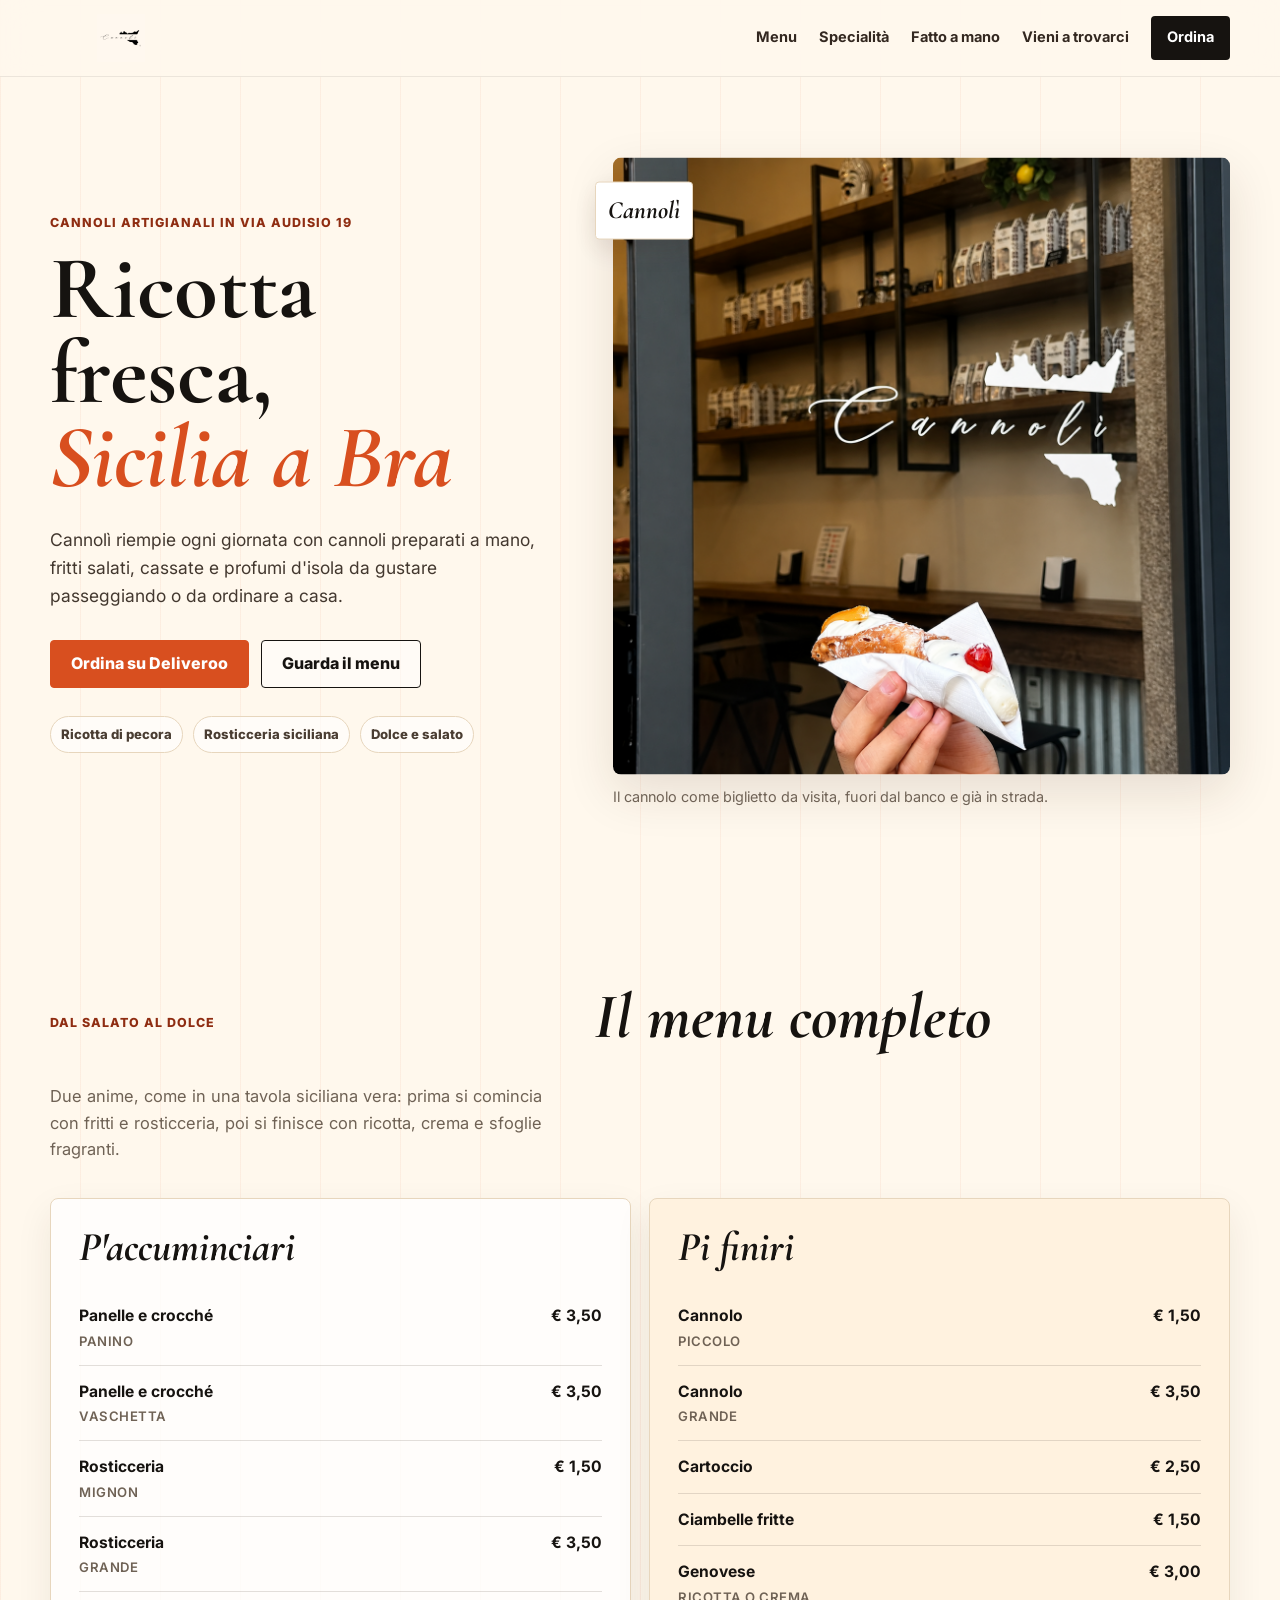
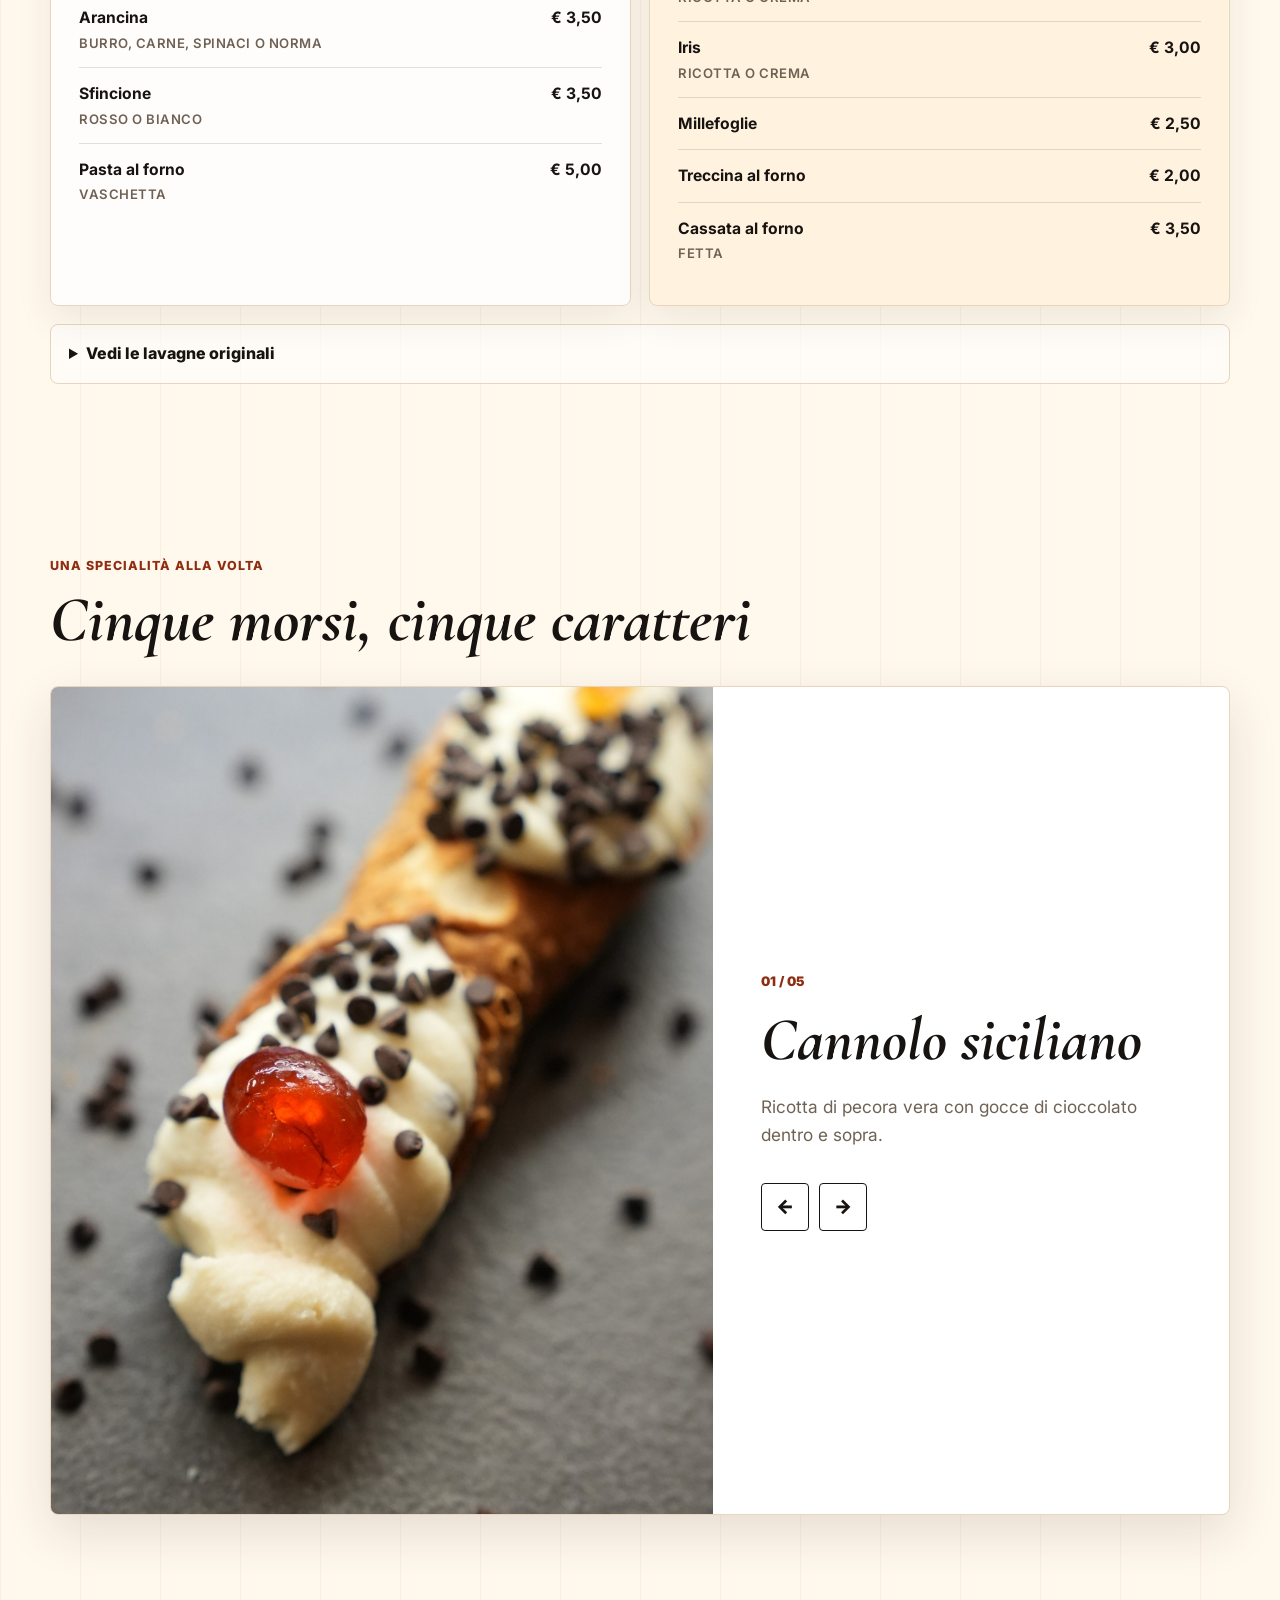
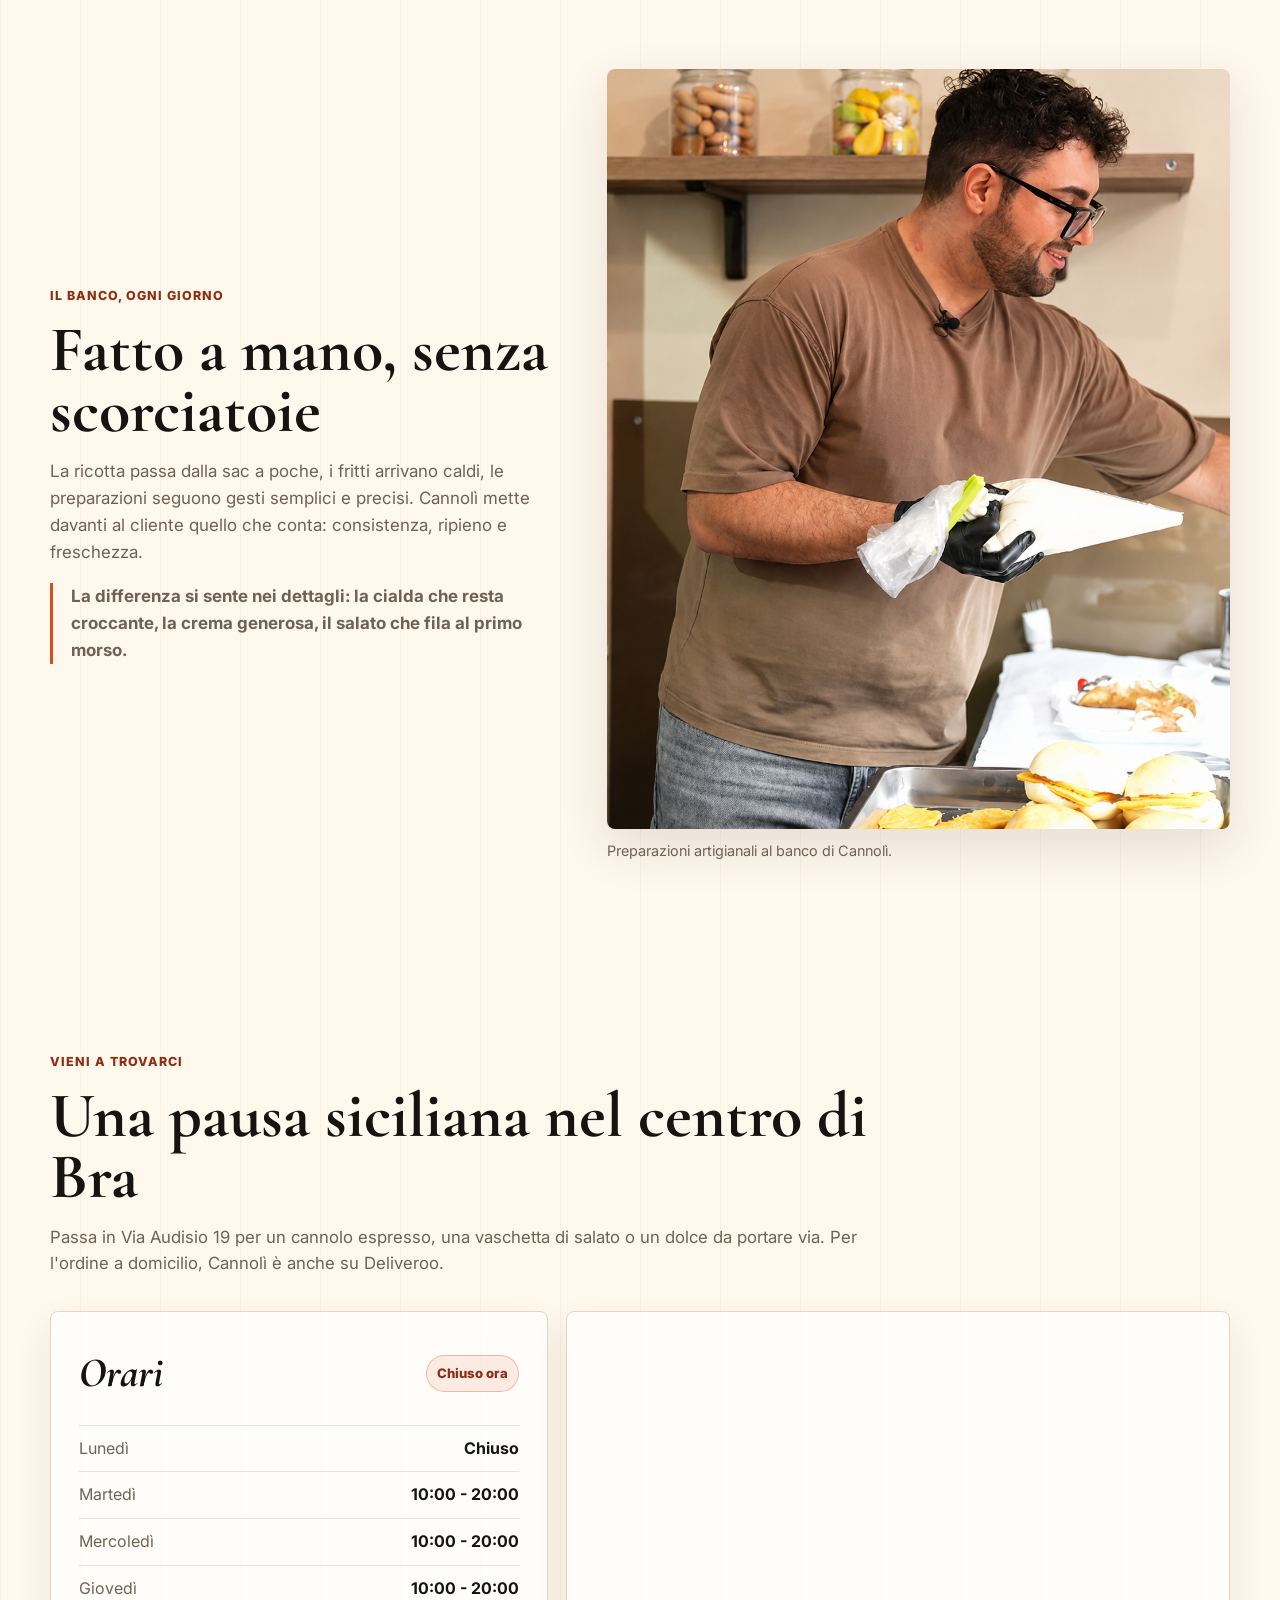
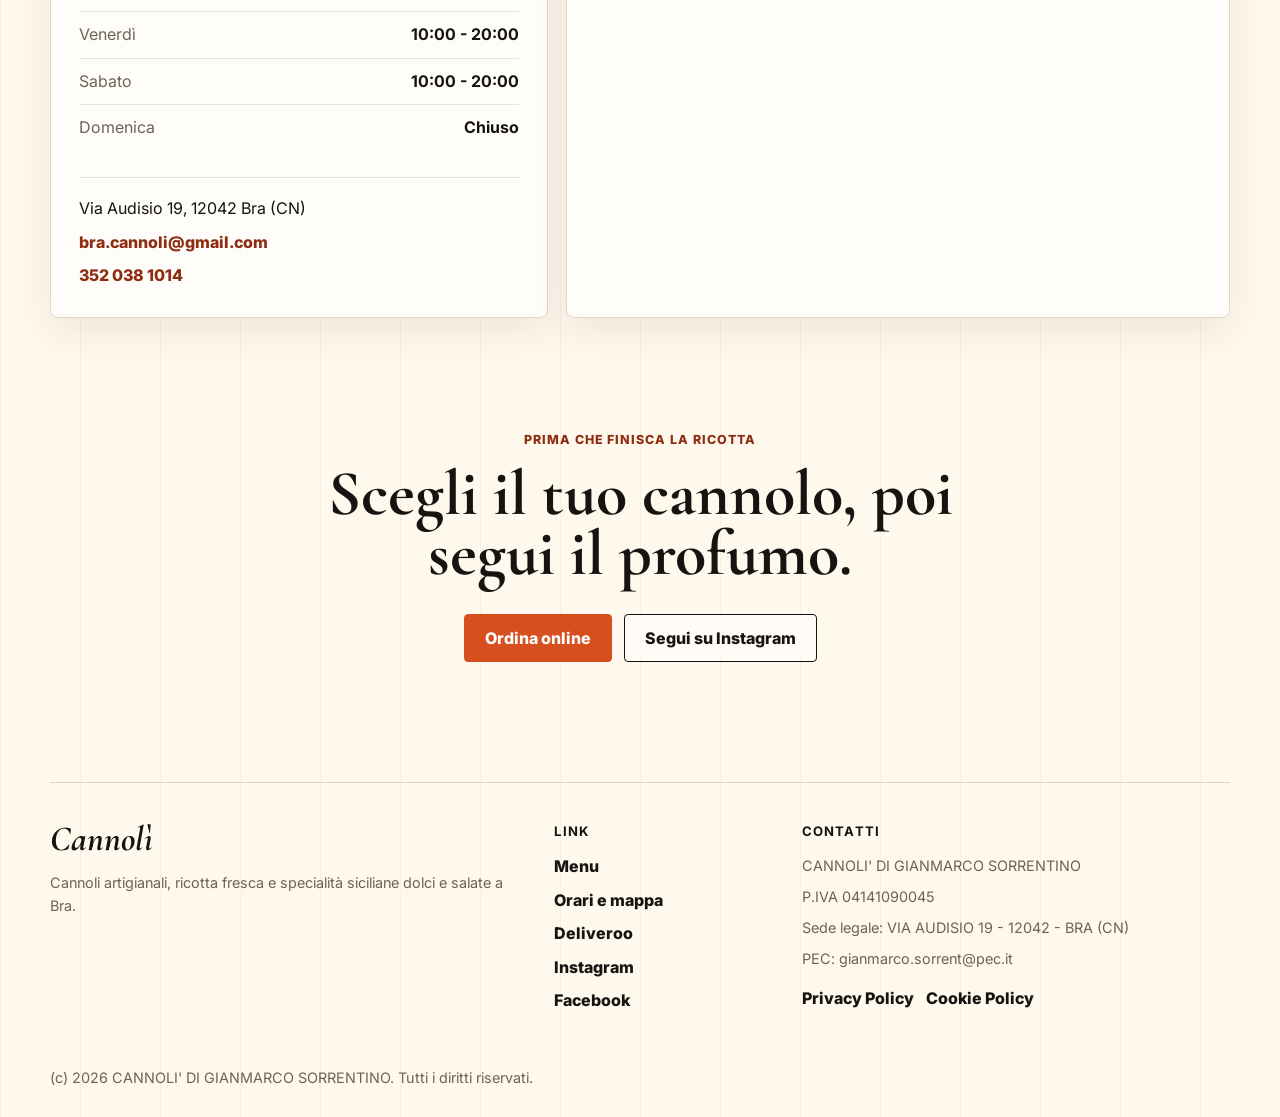
==== index.html @ f89ba494 "Initial site generation" ====
<!DOCTYPE html>
<html lang="it">
<head>
  <meta charset="UTF-8" />
  <meta name="viewport" content="width=device-width, initial-scale=1.0" />
  <title>Cannolì Bra | Cannoli artigianali e specialità siciliane</title>
  <meta name="description" content="Cannolì a Bra prepara cannoli artigianali, ricotta fresca e specialità siciliane dolci e salate in Via Audisio 19. Ordina online o passa in negozio." />
  <meta name="robots" content="index, follow" />
  <meta name="theme-color" content="#fff8ed" />
  <meta property="og:title" content="Cannolì Bra | Ricotta fresca, Sicilia a Bra" />
  <meta property="og:description" content="Cannoli artigianali, ricotta fresca, arancine e dolci siciliani nel centro di Bra." />
  <meta property="og:type" content="website" />
  <meta property="og:locale" content="it_IT" />
  <meta property="og:image" content="assets/06-hero-1778956558116-gallery.png" />
  <meta name="twitter:card" content="summary_large_image" />
  <link rel="canonical" href="https://cannoli-bra.it/" />
  <link rel="icon" href="assets/07-logo-1778947538419-logo.jpg" type="image/jpeg" />
  <link rel="apple-touch-icon" href="assets/07-logo-1778947538419-logo.jpg" />
  <link rel="manifest" href="manifest.json" />
  <link rel="preconnect" href="https://fonts.googleapis.com" />
  <link rel="preconnect" href="https://fonts.gstatic.com" crossorigin />
  <link href="https://fonts.googleapis.com/css2?family=Cormorant+Garamond:ital,wght@0,600;0,700;1,600;1,700&family=Inter:wght@400;500;600;700&display=swap" rel="stylesheet" />
  <link rel="stylesheet" href="styles.css" />
  <script type="application/ld+json">
    {
      "@context": "https://schema.org",
      "@type": "Bakery",
      "name": "Cannolì",
      "description": "Locale siciliano a Bra specializzato in cannoli artigianali, ricotta fresca e specialità dolci e salate.",
      "image": "assets/06-hero-1778956558116-gallery.png",
      "telephone": "+39 352 038 1014",
      "email": "bra.cannoli@gmail.com",
      "address": {
        "@type": "PostalAddress",
        "streetAddress": "Via Audisio 19",
        "addressLocality": "Bra",
        "addressRegion": "CN",
        "addressCountry": "IT"
      },
      "servesCuisine": "Siciliana",
      "priceRange": "€",
      "openingHoursSpecification": [
        {
          "@type": "OpeningHoursSpecification",
          "dayOfWeek": ["Tuesday", "Wednesday", "Thursday", "Friday", "Saturday"],
          "opens": "10:00",
          "closes": "20:00"
        }
      ],
      "sameAs": [
        "https://www.instagram.com/cannolibra/",
        "https://www.facebook.com/p/Cannol%C3%AC-61579050500798/"
      ],
      "hasMenu": "https://deliveroo.it/it/menu/cuneo/bra/cannoli-via-audisio-19"
    }
  </script>
</head>
<body>
  <a class="skip-link" href="#contenuto">Salta al contenuto</a>

  <header class="site-header" data-header>
    <nav class="nav-shell" aria-label="Navigazione principale">
      <a class="brand" href="#top" aria-label="Cannolì home">
        <img src="assets/07-logo-1778947538419-logo.jpg" alt="Logo Cannolì" width="1200" height="1200" />
      </a>
      <button class="nav-toggle" type="button" aria-expanded="false" aria-controls="site-menu" aria-label="Apri il menu">
        <span></span>
        <span></span>
      </button>
      <div class="nav-links" id="site-menu" data-menu>
        <a href="#menu">Menu</a>
        <a href="#specialita">Specialità</a>
        <a href="#artigianale">Fatto a mano</a>
        <a href="#visita">Vieni a trovarci</a>
        <a class="nav-order" href="https://deliveroo.it/it/menu/cuneo/bra/cannoli-via-audisio-19" target="_blank" rel="noopener">Ordina</a>
      </div>
    </nav>
  </header>

  <main id="contenuto">
    <section class="hero" id="top" aria-labelledby="hero-title">
      <div class="hero-copy">
        <p class="eyebrow">Cannoli artigianali in Via Audisio 19</p>
        <h1 id="hero-title"><span>Ricotta fresca,</span><em>Sicilia a Bra</em></h1>
        <p class="hero-text">Cannolì riempie ogni giornata con cannoli preparati a mano, fritti salati, cassate e profumi d'isola da gustare passeggiando o da ordinare a casa.</p>
        <div class="hero-actions" aria-label="Azioni principali">
          <a class="button button-primary" href="https://deliveroo.it/it/menu/cuneo/bra/cannoli-via-audisio-19" target="_blank" rel="noopener">Ordina su Deliveroo</a>
          <a class="button button-secondary" href="#menu">Guarda il menu</a>
        </div>
        <ul class="hero-tags" aria-label="Specialità">
          <li>Ricotta di pecora</li>
          <li>Rosticceria siciliana</li>
          <li>Dolce e salato</li>
        </ul>
      </div>
      <figure class="hero-visual" data-parallax>
        <img src="assets/06-hero-1778956558116-gallery.png" alt="Cannolo appena farcito davanti al locale Cannolì a Bra" width="1254" height="1254" data-fallback />
        <figcaption>Il cannolo come biglietto da visita, fuori dal banco e già in strada.</figcaption>
      </figure>
    </section>

    <section class="menu-section" id="menu" aria-labelledby="menu-title">
      <div class="section-heading">
        <p class="eyebrow">Dal salato al dolce</p>
        <h2 id="menu-title">Il menu completo</h2>
        <p>Due anime, come in una tavola siciliana vera: prima si comincia con fritti e rosticceria, poi si finisce con ricotta, crema e sfoglie fragranti.</p>
      </div>

      <div class="menu-layout">
        <article class="menu-board" aria-labelledby="starter-title">
          <h3 id="starter-title">P'accuminciari</h3>
          <ul class="price-list">
            <li><span><strong>Panelle e crocché</strong><small>Panino</small></span><b>€ 3,50</b></li>
            <li><span><strong>Panelle e crocché</strong><small>Vaschetta</small></span><b>€ 3,50</b></li>
            <li><span><strong>Rosticceria</strong><small>Mignon</small></span><b>€ 1,50</b></li>
            <li><span><strong>Rosticceria</strong><small>Grande</small></span><b>€ 3,50</b></li>
            <li><span><strong>Arancina</strong><small>Burro, carne, spinaci o norma</small></span><b>€ 3,50</b></li>
            <li><span><strong>Sfincione</strong><small>Rosso o bianco</small></span><b>€ 3,50</b></li>
            <li><span><strong>Pasta al forno</strong><small>Vaschetta</small></span><b>€ 5,00</b></li>
          </ul>
        </article>

        <article class="menu-board menu-board-accent" aria-labelledby="dessert-title">
          <h3 id="dessert-title">Pi finiri</h3>
          <ul class="price-list">
            <li><span><strong>Cannolo</strong><small>Piccolo</small></span><b>€ 1,50</b></li>
            <li><span><strong>Cannolo</strong><small>Grande</small></span><b>€ 3,50</b></li>
            <li><span><strong>Cartoccio</strong></span><b>€ 2,50</b></li>
            <li><span><strong>Ciambelle fritte</strong></span><b>€ 1,50</b></li>
            <li><span><strong>Genovese</strong><small>Ricotta o crema</small></span><b>€ 3,00</b></li>
            <li><span><strong>Iris</strong><small>Ricotta o crema</small></span><b>€ 3,00</b></li>
            <li><span><strong>Millefoglie</strong></span><b>€ 2,50</b></li>
            <li><span><strong>Treccina al forno</strong></span><b>€ 2,00</b></li>
            <li><span><strong>Cassata al forno</strong><small>Fetta</small></span><b>€ 3,50</b></li>
          </ul>
        </article>
      </div>

      <details class="menu-originals">
        <summary>Vedi le lavagne originali</summary>
        <div class="menu-original-grid">
          <img src="assets/09-menu-1778947548270-menu2.webp" alt="Lavagna menu salato di Cannolì con panelle, rosticceria, arancina, sfincione e pasta al forno" loading="lazy" data-fallback />
          <img src="assets/08-menu-1778947544208-menu1.webp" alt="Lavagna menu dolce di Cannolì con cannoli, cartocci, iris e cassata al forno" loading="lazy" data-fallback />
        </div>
      </details>
    </section>

    <section class="split-section" id="specialita" aria-labelledby="specialita-title">
      <div class="section-heading compact">
        <p class="eyebrow">Una specialità alla volta</p>
        <h2 id="specialita-title">Cinque morsi, cinque caratteri</h2>
      </div>

      <div class="split-slider" data-slider tabindex="0" aria-label="Prodotti Cannolì in evidenza">
        <div class="slider-media">
          <img id="slider-image" src="assets/02-dish-1778947605887-cannolosiciliano.jpg" alt="Cannolo siciliano con ricotta e gocce di cioccolato" width="1080" height="1350" data-fallback />
        </div>
        <div class="slider-copy" aria-live="polite">
          <p class="slide-count" data-slide-count>01 / 05</p>
          <h3 data-slide-title>Cannolo siciliano</h3>
          <p data-slide-description>Ricotta di pecora vera con gocce di cioccolato dentro e sopra.</p>
          <div class="slider-controls" aria-label="Controlli prodotti">
            <button class="icon-button" type="button" data-slide-prev aria-label="Prodotto precedente">&larr;</button>
            <button class="icon-button" type="button" data-slide-next aria-label="Prodotto successivo">&rarr;</button>
          </div>
        </div>
      </div>
    </section>

    <section class="craft-section" id="artigianale" aria-labelledby="craft-title">
      <div class="craft-copy">
        <p class="eyebrow">Il banco, ogni giorno</p>
        <h2 id="craft-title">Fatto a mano, senza scorciatoie</h2>
        <p>La ricotta passa dalla sac a poche, i fritti arrivano caldi, le preparazioni seguono gesti semplici e precisi. Cannolì mette davanti al cliente quello che conta: consistenza, ripieno e freschezza.</p>
        <p class="craft-note">La differenza si sente nei dettagli: la cialda che resta croccante, la crema generosa, il salato che fila al primo morso.</p>
      </div>
      <figure class="craft-image" data-parallax>
        <img src="assets/10-other-1778947800091-fotodelproprietario.png" alt="Il proprietario di Cannolì mentre farcisce prodotti artigianali al banco" width="1085" height="1450" loading="lazy" data-fallback />
        <figcaption>Preparazioni artigianali al banco di Cannolì.</figcaption>
      </figure>
    </section>

    <section class="visit-section" id="visita" aria-labelledby="visit-title">
      <div class="visit-copy">
        <p class="eyebrow">Vieni a trovarci</p>
        <h2 id="visit-title">Una pausa siciliana nel centro di Bra</h2>
        <p>Passa in Via Audisio 19 per un cannolo espresso, una vaschetta di salato o un dolce da portare via. Per l'ordine a domicilio, Cannolì è anche su Deliveroo.</p>
      </div>

      <div class="visit-grid">
        <div class="hours-panel" aria-labelledby="hours-title">
          <div class="hours-head">
            <h3 id="hours-title">Orari</h3>
            <span class="status-badge" data-open-status aria-live="polite">Verifico apertura</span>
          </div>
          <ul class="hours-list">
            <li><span>Lunedì</span><strong>Chiuso</strong></li>
            <li><span>Martedì</span><strong>10:00 - 20:00</strong></li>
            <li><span>Mercoledì</span><strong>10:00 - 20:00</strong></li>
            <li><span>Giovedì</span><strong>10:00 - 20:00</strong></li>
            <li><span>Venerdì</span><strong>10:00 - 20:00</strong></li>
            <li><span>Sabato</span><strong>10:00 - 20:00</strong></li>
            <li><span>Domenica</span><strong>Chiuso</strong></li>
          </ul>
          <div class="contact-stack">
            <address>Via Audisio 19, 12042 Bra (CN)</address>
            <a href="mailto:bra.cannoli@gmail.com">bra.cannoli@gmail.com</a>
            <a href="tel:+393520381014">352 038 1014</a>
          </div>
        </div>

        <div class="map-panel">
          <iframe title="Mappa di Cannolì in Via Audisio 19 a Bra" src="https://www.google.com/maps?q=Via%20Audisio%2019%2C%20Bra%20CN&output=embed" loading="lazy" referrerpolicy="no-referrer-when-downgrade"></iframe>
        </div>
      </div>
    </section>

    <section class="final-cta" aria-labelledby="final-title">
      <p class="eyebrow">Prima che finisca la ricotta</p>
      <h2 id="final-title">Scegli il tuo cannolo, poi segui il profumo.</h2>
      <div class="hero-actions">
        <a class="button button-primary" href="https://deliveroo.it/it/menu/cuneo/bra/cannoli-via-audisio-19" target="_blank" rel="noopener">Ordina online</a>
        <a class="button button-secondary" href="https://www.instagram.com/cannolibra/" target="_blank" rel="noopener">Segui su Instagram</a>
      </div>
    </section>
  </main>

  <footer class="site-footer">
    <div class="footer-brand">
      <strong>Cannolì</strong>
      <p>Cannoli artigianali, ricotta fresca e specialità siciliane dolci e salate a Bra.</p>
    </div>
    <div class="footer-links">
      <h2>Link</h2>
      <a href="#menu">Menu</a>
      <a href="#visita">Orari e mappa</a>
      <a href="https://deliveroo.it/it/menu/cuneo/bra/cannoli-via-audisio-19" target="_blank" rel="noopener">Deliveroo</a>
      <a href="https://www.instagram.com/cannolibra/" target="_blank" rel="noopener">Instagram</a>
      <a href="https://www.facebook.com/p/Cannol%C3%AC-61579050500798/" target="_blank" rel="noopener">Facebook</a>
    </div>
    <div class="footer-legal">
      <h2>Contatti</h2>
      <p>CANNOLI' DI GIANMARCO SORRENTINO</p>
      <p>P.IVA 04141090045</p>
      <p>Sede legale: VIA AUDISIO 19 - 12042 - BRA (CN)</p>
      <p>PEC: gianmarco.sorrent@pec.it</p>
      <div class="policy-links">
        <a href="privacy.html">Privacy Policy</a>
        <a href="cookie.html">Cookie Policy</a>
      </div>
    </div>
    <p class="copyright">(c) 2026 CANNOLI' DI GIANMARCO SORRENTINO. Tutti i diritti riservati.</p>
  </footer>

  <script src="script.js"></script>
</body>
</html>
---- styles.css ----
:root {
  --cream: #fff8ed;
  --cream-deep: #f2dfc4;
  --surface: #ffffff;
  --ink: #161310;
  --muted: #6f6255;
  --line: #e7d6bd;
  --accent: #d84f1f;
  --accent-dark: #8f2d12;
  --green: #537a45;
  --shadow: 0 18px 50px rgba(55, 34, 18, 0.12);
  --radius: 8px;
  --container: 1180px;
  --display: "Cormorant Garamond", Georgia, serif;
  --body: "Inter", Arial, sans-serif;
}

* {
  box-sizing: border-box;
}

html {
  scroll-behavior: smooth;
}

body {
  margin: 0;
  color: var(--ink);
  background:
    linear-gradient(90deg, rgba(216, 79, 31, 0.06) 0 1px, transparent 1px 100%),
    var(--cream);
  background-size: 80px 80px;
  font-family: var(--body);
  font-size: 16px;
  line-height: 1.6;
  letter-spacing: 0;
}

body.menu-open {
  overflow: hidden;
}

img {
  display: block;
  max-width: 100%;
  height: auto;
}

a {
  color: inherit;
  text-decoration: none;
}

button,
a {
  -webkit-tap-highlight-color: transparent;
}

button {
  font: inherit;
}

:focus-visible {
  outline: 3px solid rgba(216, 79, 31, 0.55);
  outline-offset: 4px;
}

.skip-link {
  position: fixed;
  top: 12px;
  left: 12px;
  z-index: 1000;
  transform: translateY(-160%);
  padding: 10px 14px;
  background: var(--ink);
  color: var(--surface);
  border-radius: 4px;
  font-weight: 700;
}

.skip-link:focus {
  transform: translateY(0);
}

.site-header {
  position: sticky;
  top: 0;
  z-index: 100;
  background: rgba(255, 248, 237, 0.88);
  border-bottom: 1px solid rgba(22, 19, 16, 0.08);
  backdrop-filter: blur(18px);
  transition: box-shadow 180ms ease, background 180ms ease;
}

.site-header.is-scrolled {
  background: rgba(255, 248, 237, 0.96);
  box-shadow: 0 10px 30px rgba(55, 34, 18, 0.08);
}

.nav-shell {
  width: min(100% - 32px, var(--container));
  min-height: 76px;
  margin: 0 auto;
  display: flex;
  align-items: center;
  justify-content: space-between;
  gap: 24px;
}

.brand {
  display: inline-flex;
  align-items: center;
}

.brand img {
  width: 142px;
  height: 48px;
  object-fit: contain;
  object-position: center;
  mix-blend-mode: multiply;
}

.nav-links {
  display: flex;
  align-items: center;
  gap: 22px;
  color: #332820;
  font-size: 0.91rem;
  font-weight: 700;
}

.nav-links a {
  position: relative;
  padding: 8px 0;
}

.nav-links a::after {
  content: "";
  position: absolute;
  left: 0;
  right: 0;
  bottom: 2px;
  height: 2px;
  background: var(--accent);
  transform: scaleX(0);
  transform-origin: left;
  transition: transform 180ms ease;
}

.nav-links a:hover::after,
.nav-links a:focus-visible::after {
  transform: scaleX(1);
}

.nav-links .nav-order {
  padding: 10px 16px;
  color: var(--surface);
  background: var(--ink);
  border-radius: 4px;
}

.nav-links .nav-order::after {
  display: none;
}

.nav-toggle {
  display: none;
  width: 44px;
  height: 44px;
  border: 1px solid var(--line);
  border-radius: 4px;
  background: var(--surface);
  cursor: pointer;
}

.nav-toggle span {
  display: block;
  width: 20px;
  height: 2px;
  margin: 5px auto;
  background: var(--ink);
  transition: transform 180ms ease;
}

.nav-toggle[aria-expanded="true"] span:first-child {
  transform: translateY(7px) rotate(45deg);
}

.nav-toggle[aria-expanded="true"] span:last-child {
  transform: translateY(-7px) rotate(-45deg);
}

.hero {
  width: min(100% - 32px, var(--container));
  min-height: calc(100vh - 76px);
  margin: 0 auto;
  padding: 58px 0 70px;
  display: grid;
  grid-template-columns: 0.9fr 1.1fr;
  align-items: center;
  gap: 58px;
}

.eyebrow {
  margin: 0 0 14px;
  color: var(--accent-dark);
  font-size: 0.78rem;
  font-weight: 800;
  text-transform: uppercase;
  letter-spacing: 0.08em;
}

.hero h1,
.section-heading h2,
.craft-copy h2,
.visit-copy h2,
.final-cta h2,
.legal-page h1 {
  margin: 0;
  font-family: var(--display);
  font-weight: 700;
  line-height: 0.94;
  letter-spacing: 0;
}

.hero h1 {
  font-size: 5.6rem;
  max-width: 640px;
}

.hero h1 span,
.hero h1 em {
  display: block;
}

.hero h1 em {
  font-style: italic;
  color: var(--accent);
}

.hero-text {
  max-width: 560px;
  margin: 26px 0 0;
  color: #43382f;
  font-size: 1.09rem;
}

.hero-actions {
  display: flex;
  flex-wrap: wrap;
  gap: 12px;
  margin-top: 30px;
}

.button {
  display: inline-flex;
  align-items: center;
  justify-content: center;
  min-height: 48px;
  padding: 13px 20px;
  border: 1px solid var(--ink);
  border-radius: 4px;
  font-weight: 800;
  line-height: 1.15;
  transition: transform 180ms ease, background 180ms ease, color 180ms ease, border-color 180ms ease;
}

.button:hover {
  transform: translateY(-2px);
}

.button-primary {
  color: var(--surface);
  background: var(--accent);
  border-color: var(--accent);
}

.button-primary:hover {
  background: var(--accent-dark);
  border-color: var(--accent-dark);
}

.button-secondary {
  color: var(--ink);
  background: rgba(255, 255, 255, 0.5);
}

.hero-tags {
  display: flex;
  flex-wrap: wrap;
  gap: 10px;
  margin: 28px 0 0;
  padding: 0;
  list-style: none;
}

.hero-tags li,
.status-badge {
  padding: 7px 10px;
  border: 1px solid var(--line);
  border-radius: 999px;
  background: rgba(255, 255, 255, 0.62);
  color: #4a3d32;
  font-size: 0.82rem;
  font-weight: 800;
}

.hero-visual {
  margin: 0;
  position: relative;
}

.hero-visual img {
  width: 100%;
  aspect-ratio: 1 / 1;
  object-fit: cover;
  border-radius: var(--radius);
  box-shadow: var(--shadow);
}

.hero-visual::before {
  content: "Cannolì";
  position: absolute;
  left: -18px;
  top: 24px;
  z-index: 1;
  padding: 8px 12px;
  background: var(--surface);
  border: 1px solid var(--line);
  border-radius: 4px;
  font-family: var(--display);
  font-size: 1.55rem;
  font-style: italic;
  font-weight: 700;
  box-shadow: 0 10px 26px rgba(55, 34, 18, 0.12);
}

figcaption {
  margin-top: 10px;
  color: var(--muted);
  font-size: 0.9rem;
}

.menu-section,
.split-section,
.craft-section,
.visit-section,
.final-cta,
.legal-page {
  width: min(100% - 32px, var(--container));
  margin: 0 auto;
  padding: 86px 0;
}

.section-heading {
  display: grid;
  grid-template-columns: 0.8fr 1fr;
  align-items: end;
  gap: 36px;
  margin-bottom: 36px;
}

.section-heading.compact {
  display: block;
  max-width: 760px;
}

.section-heading h2,
.craft-copy h2,
.visit-copy h2,
.final-cta h2,
.legal-page h1 {
  font-size: 4rem;
}

.section-heading h2,
.menu-board h3 {
  font-style: italic;
}

.section-heading p:not(.eyebrow) {
  margin: 0;
  color: var(--muted);
  font-size: 1.03rem;
}

.menu-layout {
  display: grid;
  grid-template-columns: 1fr 1fr;
  gap: 18px;
}

.menu-board {
  padding: 28px;
  background: rgba(255, 255, 255, 0.78);
  border: 1px solid var(--line);
  border-radius: var(--radius);
  box-shadow: 0 14px 36px rgba(55, 34, 18, 0.08);
}

.menu-board-accent {
  background: #fff2df;
}

.menu-board h3 {
  margin: 0 0 22px;
  font-family: var(--display);
  font-size: 2.55rem;
  line-height: 1;
}

.price-list {
  display: grid;
  gap: 0;
  margin: 0;
  padding: 0;
  list-style: none;
}

.price-list li {
  display: grid;
  grid-template-columns: 1fr auto;
  gap: 20px;
  align-items: baseline;
  padding: 13px 0;
  border-top: 1px solid rgba(111, 98, 85, 0.2);
}

.price-list li:first-child {
  border-top: 0;
}

.price-list strong,
.price-list b {
  font-size: 0.98rem;
}

.price-list b {
  white-space: nowrap;
}

.price-list small {
  display: block;
  margin-top: 2px;
  color: var(--muted);
  font-size: 0.82rem;
  font-weight: 600;
  text-transform: uppercase;
  letter-spacing: 0.04em;
}

.menu-originals {
  margin-top: 18px;
  border: 1px solid var(--line);
  border-radius: var(--radius);
  background: rgba(255, 255, 255, 0.6);
}

.menu-originals summary {
  cursor: pointer;
  padding: 16px 18px;
  font-weight: 800;
}

.menu-original-grid {
  display: grid;
  grid-template-columns: 1fr 1fr;
  gap: 18px;
  padding: 0 18px 18px;
}

.menu-original-grid img {
  width: 100%;
  aspect-ratio: 4 / 5;
  object-fit: cover;
  border: 1px solid var(--line);
  border-radius: var(--radius);
}

.split-slider {
  display: grid;
  grid-template-columns: minmax(0, 1fr) minmax(320px, 0.78fr);
  gap: 0;
  min-height: 560px;
  border: 1px solid var(--line);
  border-radius: var(--radius);
  overflow: hidden;
  background: var(--surface);
  box-shadow: var(--shadow);
}

.slider-media {
  background: #e9dfd1;
}

.slider-media img {
  width: 100%;
  height: 100%;
  min-height: 560px;
  object-fit: cover;
}

.slider-copy {
  display: flex;
  flex-direction: column;
  justify-content: center;
  padding: 48px;
}

.slide-count {
  margin: 0 0 18px;
  color: var(--accent-dark);
  font-size: 0.82rem;
  font-weight: 900;
}

.slider-copy h3 {
  margin: 0;
  font-family: var(--display);
  font-size: 3.8rem;
  font-style: italic;
  line-height: 0.98;
}

.slider-copy p:not(.slide-count) {
  margin: 24px 0 0;
  color: var(--muted);
  font-size: 1.08rem;
}

.slider-controls {
  display: flex;
  gap: 10px;
  margin-top: 34px;
}

.icon-button {
  width: 48px;
  height: 48px;
  border: 1px solid var(--ink);
  border-radius: 4px;
  background: var(--surface);
  color: var(--ink);
  cursor: pointer;
  font-size: 1.2rem;
  font-weight: 900;
  transition: background 180ms ease, color 180ms ease, transform 180ms ease;
}

.icon-button:hover {
  color: var(--surface);
  background: var(--ink);
  transform: translateY(-2px);
}

.icon-button:disabled {
  cursor: not-allowed;
  opacity: 0.45;
}

.craft-section {
  display: grid;
  grid-template-columns: minmax(300px, 0.8fr) 1fr;
  align-items: center;
  gap: 58px;
}

.craft-copy p:not(.eyebrow) {
  max-width: 620px;
  color: var(--muted);
  font-size: 1.06rem;
}

.craft-note {
  padding-left: 18px;
  border-left: 3px solid var(--accent);
  color: #41342b;
  font-weight: 700;
}

.craft-image {
  margin: 0;
}

.craft-image img {
  width: 100%;
  max-height: 760px;
  object-fit: cover;
  object-position: center;
  border-radius: var(--radius);
  box-shadow: var(--shadow);
}

.visit-section {
  padding-bottom: 54px;
}

.visit-copy {
  max-width: 820px;
  margin-bottom: 34px;
}

.visit-copy p:not(.eyebrow) {
  color: var(--muted);
  font-size: 1.05rem;
}

.visit-grid {
  display: grid;
  grid-template-columns: minmax(300px, 0.75fr) 1fr;
  gap: 18px;
}

.hours-panel,
.map-panel {
  min-height: 460px;
  border: 1px solid var(--line);
  border-radius: var(--radius);
  background: rgba(255, 255, 255, 0.72);
  box-shadow: 0 14px 36px rgba(55, 34, 18, 0.08);
}

.hours-panel {
  padding: 28px;
}

.hours-head {
  display: flex;
  align-items: center;
  justify-content: space-between;
  gap: 14px;
}

.hours-head h3 {
  margin: 0;
  font-family: var(--display);
  font-size: 2.6rem;
  font-style: italic;
}

.status-badge.is-open {
  color: #193d18;
  border-color: rgba(83, 122, 69, 0.35);
  background: rgba(83, 122, 69, 0.12);
}

.status-badge.is-closed {
  color: var(--accent-dark);
  border-color: rgba(216, 79, 31, 0.32);
  background: rgba(216, 79, 31, 0.1);
}

.hours-list {
  margin: 18px 0 0;
  padding: 0;
  list-style: none;
}

.hours-list li {
  display: flex;
  justify-content: space-between;
  gap: 20px;
  padding: 10px 0;
  border-top: 1px solid rgba(111, 98, 85, 0.16);
}

.hours-list span {
  color: var(--muted);
}

.hours-list strong {
  text-align: right;
}

.contact-stack {
  display: grid;
  gap: 8px;
  margin-top: 26px;
  padding-top: 18px;
  border-top: 1px solid rgba(111, 98, 85, 0.2);
}

.contact-stack address {
  font-style: normal;
}

.contact-stack a {
  color: var(--accent-dark);
  font-weight: 800;
  overflow-wrap: anywhere;
}

.map-panel {
  overflow: hidden;
}

.map-panel iframe {
  width: 100%;
  height: 100%;
  min-height: 460px;
  border: 0;
}

.final-cta {
  text-align: center;
  padding-top: 58px;
}

.final-cta h2 {
  max-width: 760px;
  margin: 0 auto;
}

.final-cta .hero-actions {
  justify-content: center;
}

.site-footer {
  width: min(100% - 32px, var(--container));
  margin: 34px auto 0;
  padding: 38px 0 28px;
  display: grid;
  grid-template-columns: 1.1fr 0.5fr 1fr;
  gap: 34px;
  border-top: 1px solid var(--line);
}

.footer-brand strong {
  display: block;
  font-family: var(--display);
  font-size: 2.2rem;
  font-style: italic;
  line-height: 1;
}

.footer-brand p,
.footer-legal p,
.copyright {
  color: var(--muted);
  font-size: 0.9rem;
}

.footer-links,
.footer-legal {
  display: grid;
  align-content: start;
  gap: 8px;
}

.footer-links h2,
.footer-legal h2 {
  margin: 0 0 4px;
  font-size: 0.82rem;
  text-transform: uppercase;
  letter-spacing: 0.08em;
}

.footer-links a,
.policy-links a {
  color: var(--ink);
  font-weight: 800;
}

.footer-links a:hover,
.policy-links a:hover,
.contact-stack a:hover {
  color: var(--accent);
}

.footer-legal p {
  margin: 0;
}

.policy-links {
  display: flex;
  flex-wrap: wrap;
  gap: 12px;
  margin-top: 8px;
}

.copyright {
  grid-column: 1 / -1;
  margin: 18px 0 0;
}

.legal-page {
  min-height: 70vh;
}

.legal-page p {
  max-width: 760px;
  color: var(--muted);
}

.legal-page .button {
  margin-top: 18px;
}

.reveal {
  opacity: 0;
  transform: translateY(18px);
  transition: opacity 500ms ease, transform 500ms ease;
}

.reveal.is-visible {
  opacity: 1;
  transform: translateY(0);
}

.is-missing {
  background: repeating-linear-gradient(45deg, #f7ead7 0 12px, #efe0cc 12px 24px);
}

@media (max-width: 980px) {
  .hero {
    min-height: auto;
    grid-template-columns: 1fr;
    gap: 34px;
    padding-top: 40px;
  }

  .hero h1 {
    font-size: 4.2rem;
  }

  .section-heading,
  .menu-layout,
  .craft-section,
  .visit-grid,
  .site-footer {
    grid-template-columns: 1fr;
  }

  .split-slider {
    grid-template-columns: 1fr;
    min-height: 0;
  }

  .slider-media img {
    height: auto;
    min-height: 0;
    aspect-ratio: 4 / 3;
  }

  .section-heading h2,
  .craft-copy h2,
  .visit-copy h2,
  .final-cta h2,
  .legal-page h1 {
    font-size: 3.1rem;
  }

  .craft-section {
    gap: 28px;
  }
}

@media (max-width: 760px) {
  .nav-toggle {
    display: block;
  }

  .nav-links {
    position: fixed;
    inset: 76px 16px auto 16px;
    display: grid;
    gap: 4px;
    padding: 18px;
    background: var(--surface);
    border: 1px solid var(--line);
    border-radius: var(--radius);
    box-shadow: var(--shadow);
    transform: translateY(-14px);
    opacity: 0;
    pointer-events: none;
    transition: opacity 180ms ease, transform 180ms ease;
  }

  .nav-links.is-open {
    transform: translateY(0);
    opacity: 1;
    pointer-events: auto;
  }

  .nav-links a {
    padding: 12px 10px;
  }

  .nav-links .nav-order {
    text-align: center;
  }

  .hero,
  .menu-section,
  .split-section,
  .craft-section,
  .visit-section,
  .final-cta,
  .legal-page {
    width: min(100% - 24px, var(--container));
  }

  .hero h1 {
    font-size: 3.15rem;
  }

  .hero-text,
  .slider-copy p:not(.slide-count),
  .craft-copy p:not(.eyebrow),
  .visit-copy p:not(.eyebrow) {
    font-size: 1rem;
  }

  .hero-actions {
    display: grid;
  }

  .button {
    width: 100%;
  }

  .section-heading h2,
  .craft-copy h2,
  .visit-copy h2,
  .final-cta h2,
  .legal-page h1 {
    font-size: 2.55rem;
  }

  .menu-board,
  .hours-panel,
  .slider-copy {
    padding: 22px;
  }

  .price-list li {
    grid-template-columns: 1fr;
    gap: 4px;
  }

  .price-list b {
    color: var(--accent-dark);
  }

  .menu-original-grid {
    grid-template-columns: 1fr;
  }

  .slider-copy h3 {
    font-size: 2.75rem;
  }

  .hours-head {
    align-items: flex-start;
    flex-direction: column;
  }

  .site-footer {
    width: min(100% - 24px, var(--container));
  }
}

@media (max-width: 460px) {
  .brand img {
    width: 118px;
  }

  .hero h1 {
    font-size: 2.65rem;
  }

  .hero-visual::before {
    left: 10px;
    top: 10px;
    font-size: 1.2rem;
  }

  .hero-tags {
    display: grid;
  }

  .hours-list li {
    display: grid;
    gap: 2px;
  }

  .hours-list strong {
    text-align: left;
  }
}

@media (prefers-reduced-motion: reduce) {
  html {
    scroll-behavior: auto;
  }

  *,
  *::before,
  *::after {
    animation-duration: 0.001ms !important;
    animation-iteration-count: 1 !important;
    transition-duration: 0.001ms !important;
  }

  .reveal {
    opacity: 1;
    transform: none;
  }
}
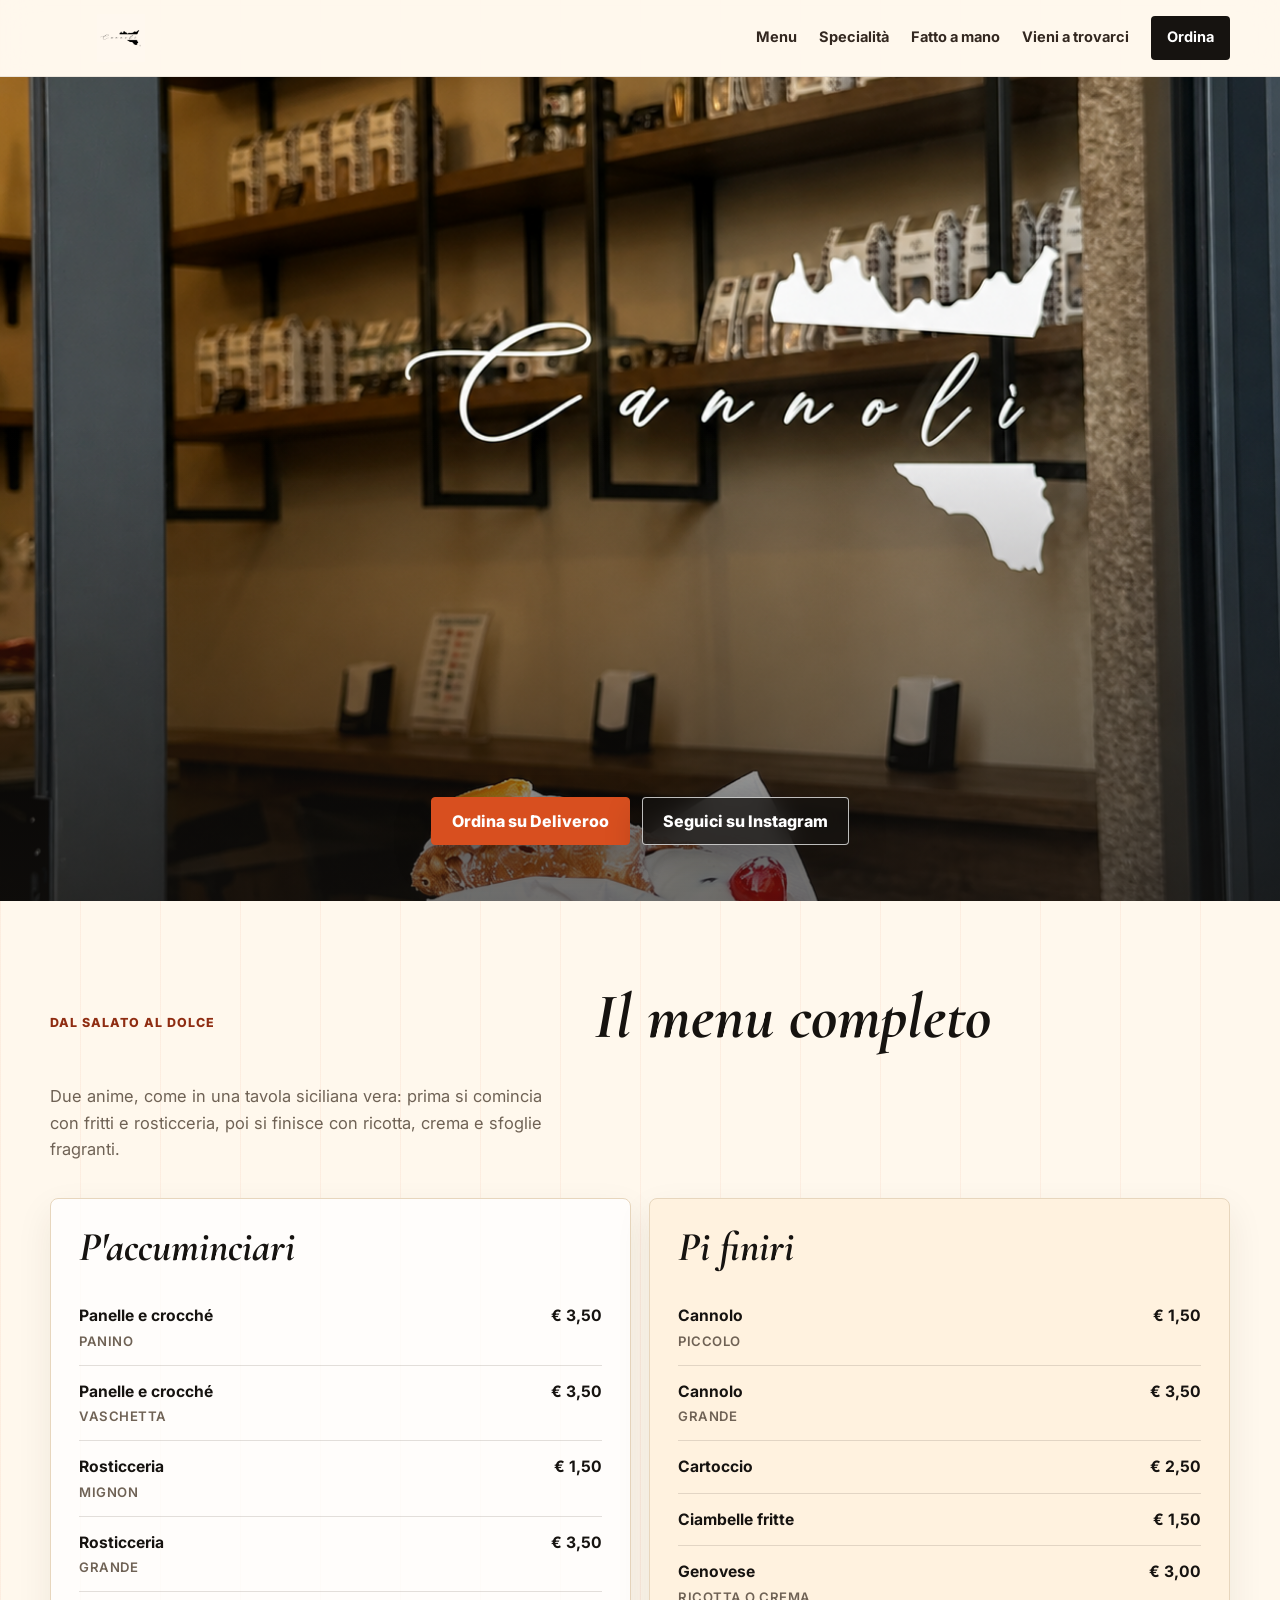
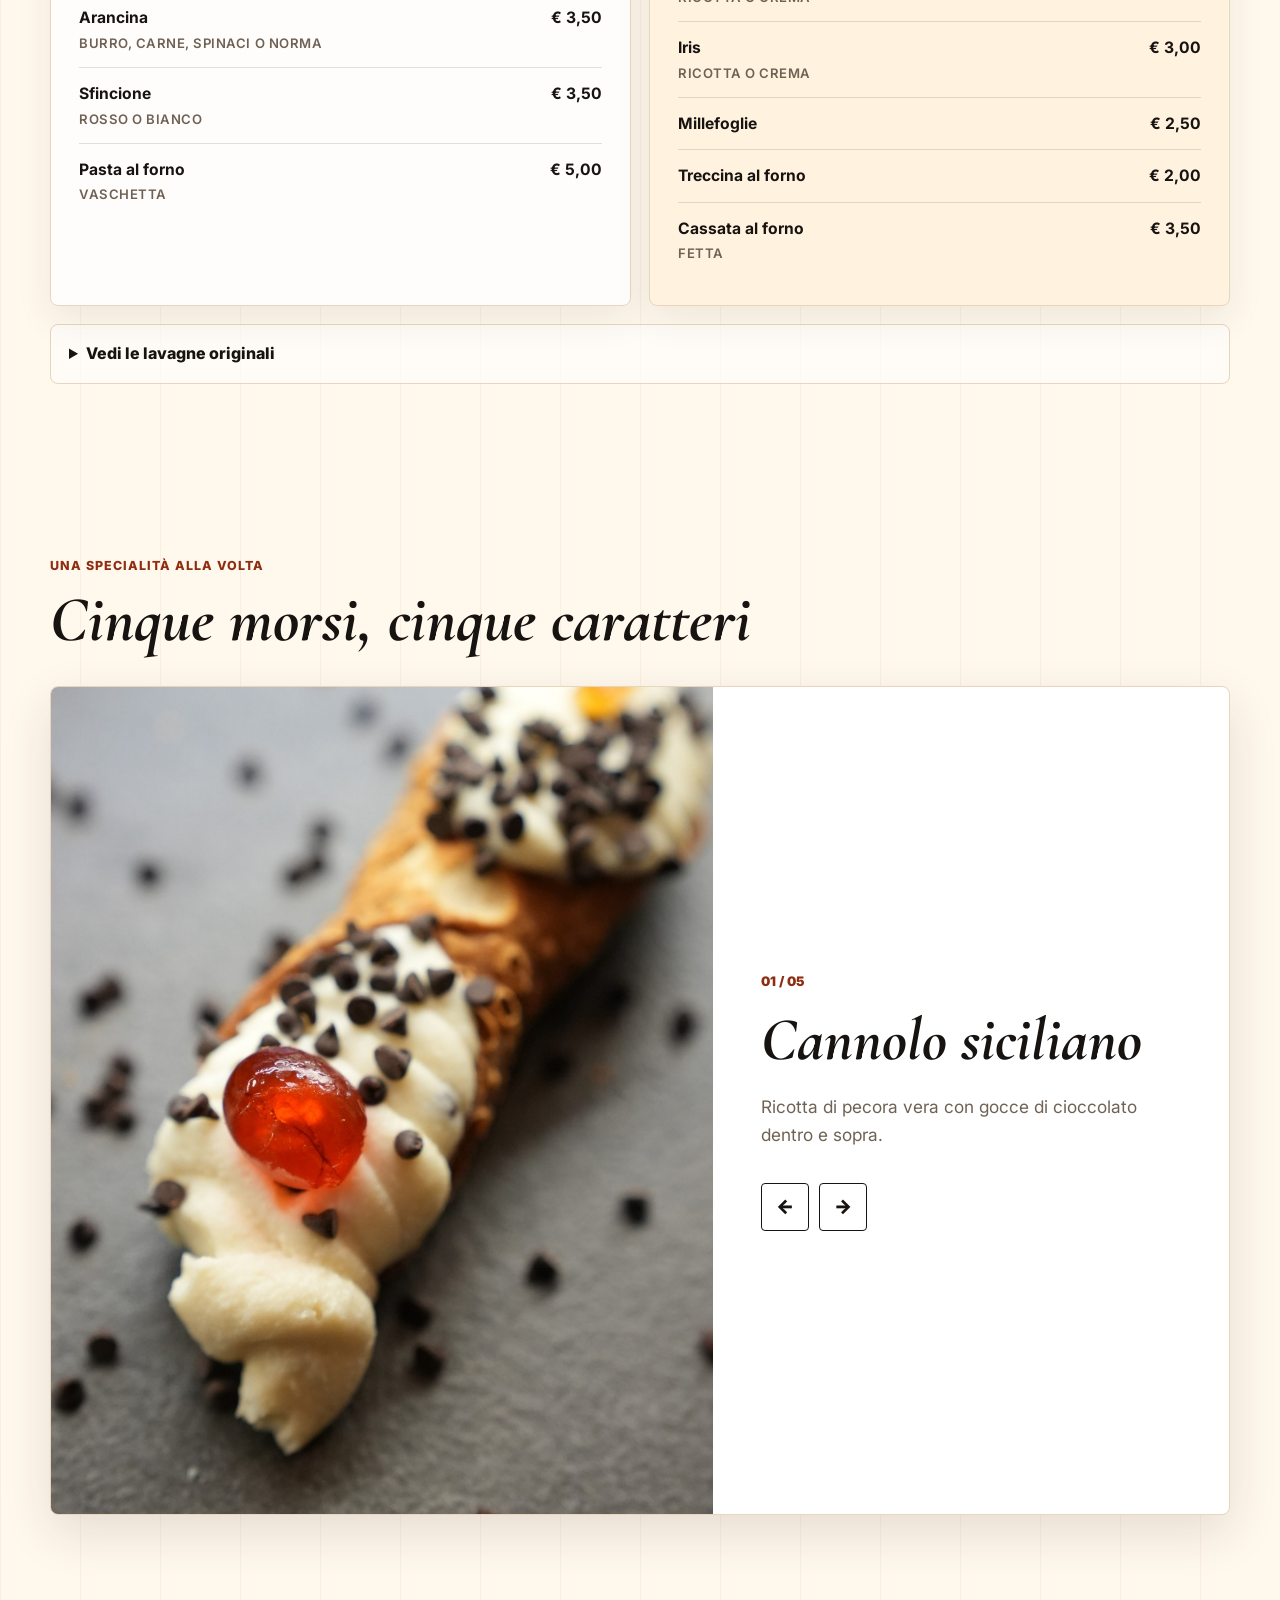
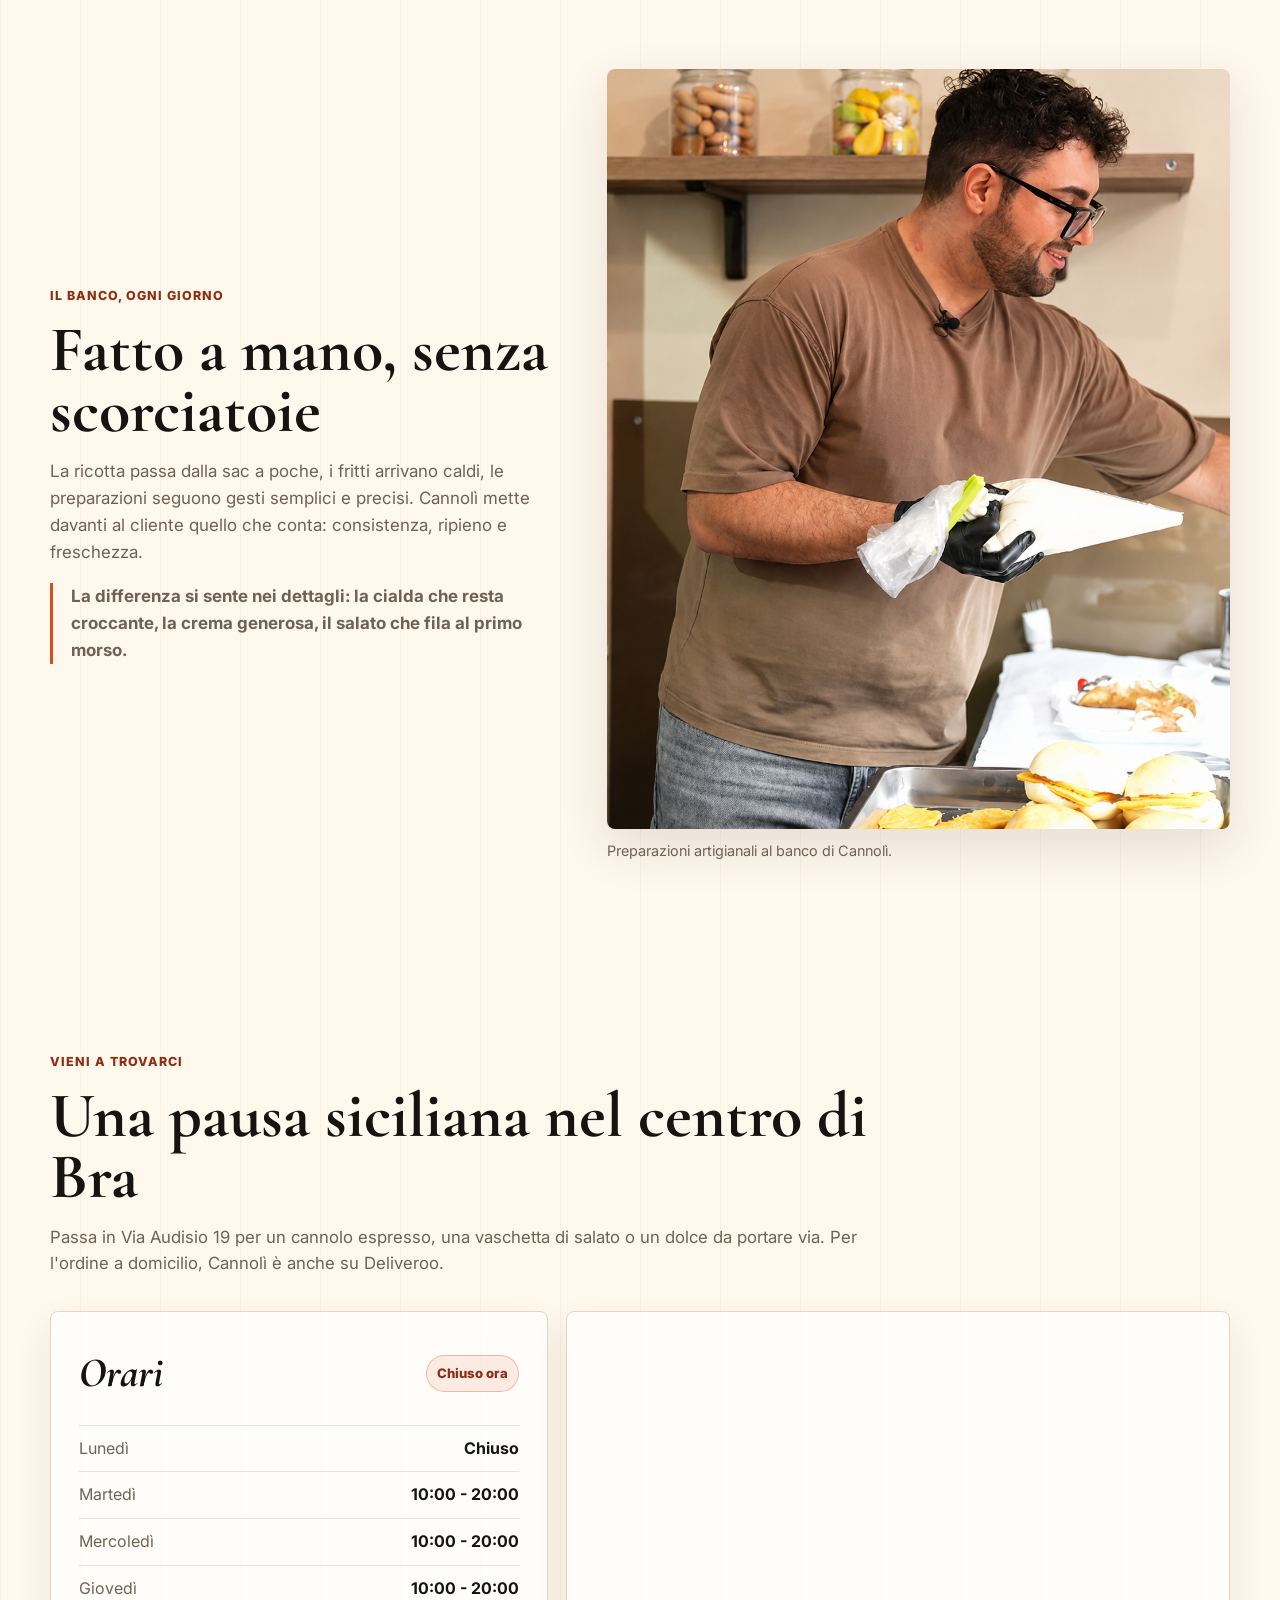
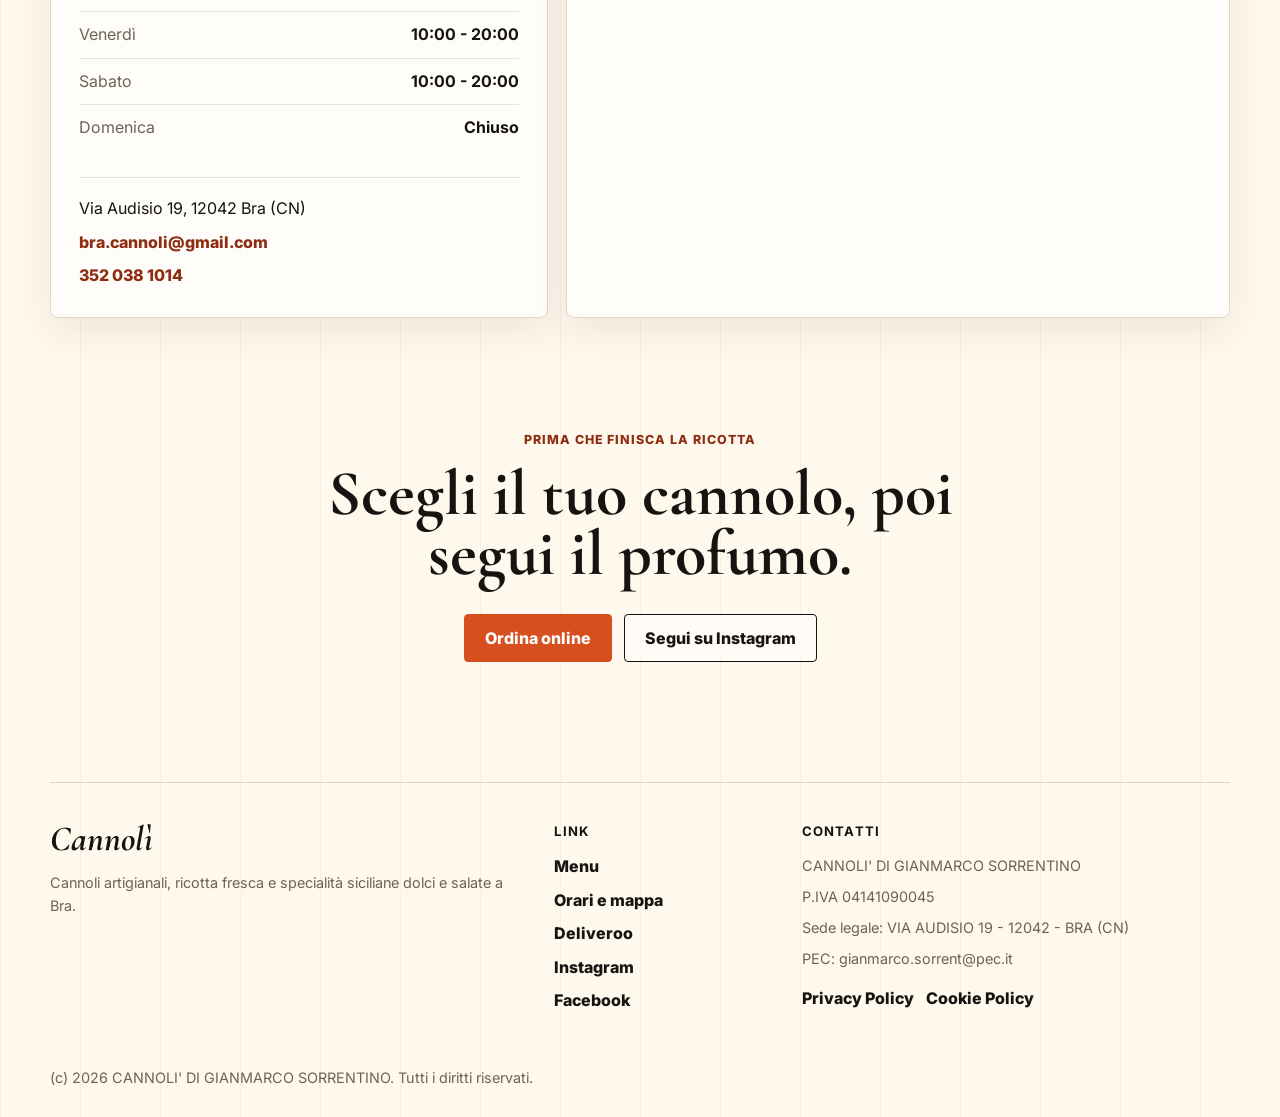
==== commit 9177f489: "Commit new hero" ====
--- a/index.html
+++ b/index.html
@@ -79,24 +79,12 @@
 
   <main id="contenuto">
     <section class="hero" id="top" aria-labelledby="hero-title">
-      <div class="hero-copy">
-        <p class="eyebrow">Cannoli artigianali in Via Audisio 19</p>
-        <h1 id="hero-title"><span>Ricotta fresca,</span><em>Sicilia a Bra</em></h1>
-        <p class="hero-text">Cannolì riempie ogni giornata con cannoli preparati a mano, fritti salati, cassate e profumi d'isola da gustare passeggiando o da ordinare a casa.</p>
-        <div class="hero-actions" aria-label="Azioni principali">
-          <a class="button button-primary" href="https://deliveroo.it/it/menu/cuneo/bra/cannoli-via-audisio-19" target="_blank" rel="noopener">Ordina su Deliveroo</a>
-          <a class="button button-secondary" href="#menu">Guarda il menu</a>
-        </div>
-        <ul class="hero-tags" aria-label="Specialità">
-          <li>Ricotta di pecora</li>
-          <li>Rosticceria siciliana</li>
-          <li>Dolce e salato</li>
-        </ul>
-      </div>
-      <figure class="hero-visual" data-parallax>
-        <img src="assets/06-hero-1778956558116-gallery.png" alt="Cannolo appena farcito davanti al locale Cannolì a Bra" width="1254" height="1254" data-fallback />
-        <figcaption>Il cannolo come biglietto da visita, fuori dal banco e già in strada.</figcaption>
-      </figure>
+      <h1 id="hero-title" class="sr-only">Cannolì Bra</h1>
+      <img class="hero-image" src="assets/06-hero-1778956558116-gallery.png" alt="Cannolo appena farcito davanti al locale Cannolì a Bra" width="1254" height="1254" data-fallback />
+      <div class="hero-actions" aria-label="Azioni principali">
+        <a class="button button-primary" href="https://deliveroo.it/it/menu/cuneo/bra/cannoli-via-audisio-19" target="_blank" rel="noopener">Ordina su Deliveroo</a>
+        <a class="button button-secondary" href="https://www.instagram.com/cannolibra/" target="_blank" rel="noopener">Seguici su Instagram</a>
+      </div>
     </section>
 
     <section class="menu-section" id="menu" aria-labelledby="menu-title">
--- a/styles.css
+++ b/styles.css
@@ -82,6 +82,18 @@
   transform: translateY(0);
 }
 
+.sr-only {
+  position: absolute;
+  width: 1px;
+  height: 1px;
+  padding: 0;
+  margin: -1px;
+  overflow: hidden;
+  clip: rect(0, 0, 0, 0);
+  white-space: nowrap;
+  border: 0;
+}
+
 .site-header {
   position: sticky;
   top: 0;
@@ -191,14 +203,36 @@
 }
 
 .hero {
-  width: min(100% - 32px, var(--container));
+  width: 100%;
   min-height: calc(100vh - 76px);
-  margin: 0 auto;
-  padding: 58px 0 70px;
-  display: grid;
-  grid-template-columns: 0.9fr 1.1fr;
-  align-items: center;
-  gap: 58px;
+  min-height: calc(100svh - 76px);
+  margin: 0;
+  padding: 96px 24px 56px;
+  position: relative;
+  display: flex;
+  align-items: flex-end;
+  justify-content: center;
+  overflow: hidden;
+  background: var(--ink);
+}
+
+.hero::after {
+  content: "";
+  position: absolute;
+  inset: 0;
+  z-index: 0;
+  background: linear-gradient(180deg, rgba(22, 19, 16, 0) 42%, rgba(22, 19, 16, 0.62) 100%);
+  pointer-events: none;
+}
+
+.hero-image {
+  position: absolute;
+  inset: 0;
+  width: 100%;
+  height: 100%;
+  max-width: none;
+  object-fit: cover;
+  object-position: center;
 }
 
 .eyebrow {
@@ -210,7 +244,6 @@
   letter-spacing: 0.08em;
 }
 
-.hero h1,
 .section-heading h2,
 .craft-copy h2,
 .visit-copy h2,
@@ -223,33 +256,18 @@
   letter-spacing: 0;
 }
 
-.hero h1 {
-  font-size: 5.6rem;
-  max-width: 640px;
-}
-
-.hero h1 span,
-.hero h1 em {
-  display: block;
-}
-
-.hero h1 em {
-  font-style: italic;
-  color: var(--accent);
-}
-
-.hero-text {
-  max-width: 560px;
-  margin: 26px 0 0;
-  color: #43382f;
-  font-size: 1.09rem;
-}
-
 .hero-actions {
   display: flex;
   flex-wrap: wrap;
   gap: 12px;
   margin-top: 30px;
+}
+
+.hero .hero-actions {
+  position: relative;
+  z-index: 1;
+  justify-content: center;
+  margin-top: 0;
 }
 
 .button {
@@ -285,16 +303,6 @@
   background: rgba(255, 255, 255, 0.5);
 }
 
-.hero-tags {
-  display: flex;
-  flex-wrap: wrap;
-  gap: 10px;
-  margin: 28px 0 0;
-  padding: 0;
-  list-style: none;
-}
-
-.hero-tags li,
 .status-badge {
   padding: 7px 10px;
   border: 1px solid var(--line);
@@ -305,34 +313,20 @@
   font-weight: 800;
 }
 
-.hero-visual {
-  margin: 0;
-  position: relative;
-}
-
-.hero-visual img {
-  width: 100%;
-  aspect-ratio: 1 / 1;
-  object-fit: cover;
-  border-radius: var(--radius);
-  box-shadow: var(--shadow);
-}
-
-.hero-visual::before {
-  content: "Cannolì";
-  position: absolute;
-  left: -18px;
-  top: 24px;
-  z-index: 1;
-  padding: 8px 12px;
-  background: var(--surface);
-  border: 1px solid var(--line);
-  border-radius: 4px;
-  font-family: var(--display);
-  font-size: 1.55rem;
-  font-style: italic;
-  font-weight: 700;
-  box-shadow: 0 10px 26px rgba(55, 34, 18, 0.12);
+.hero .button {
+  min-width: 190px;
+  box-shadow: 0 16px 36px rgba(0, 0, 0, 0.28);
+}
+
+.hero .button-secondary {
+  color: var(--surface);
+  background: rgba(22, 19, 16, 0.76);
+  border-color: rgba(255, 255, 255, 0.72);
+  backdrop-filter: blur(12px);
+}
+
+.hero .button-secondary:hover {
+  background: rgba(22, 19, 16, 0.9);
 }
 
 figcaption {
@@ -813,14 +807,9 @@
 
 @media (max-width: 980px) {
   .hero {
-    min-height: auto;
-    grid-template-columns: 1fr;
-    gap: 34px;
-    padding-top: 40px;
-  }
-
-  .hero h1 {
-    font-size: 4.2rem;
+    min-height: calc(100vh - 76px);
+    min-height: calc(100svh - 76px);
+    padding: 84px 24px 44px;
   }
 
   .section-heading,
@@ -890,7 +879,6 @@
     text-align: center;
   }
 
-  .hero,
   .menu-section,
   .split-section,
   .craft-section,
@@ -900,11 +888,6 @@
     width: min(100% - 24px, var(--container));
   }
 
-  .hero h1 {
-    font-size: 3.15rem;
-  }
-
-  .hero-text,
   .slider-copy p:not(.slide-count),
   .craft-copy p:not(.eyebrow),
   .visit-copy p:not(.eyebrow) {
@@ -965,18 +948,8 @@
     width: 118px;
   }
 
-  .hero h1 {
-    font-size: 2.65rem;
-  }
-
-  .hero-visual::before {
-    left: 10px;
-    top: 10px;
-    font-size: 1.2rem;
-  }
-
-  .hero-tags {
-    display: grid;
+  .hero {
+    padding: 72px 18px 32px;
   }
 
   .hours-list li {
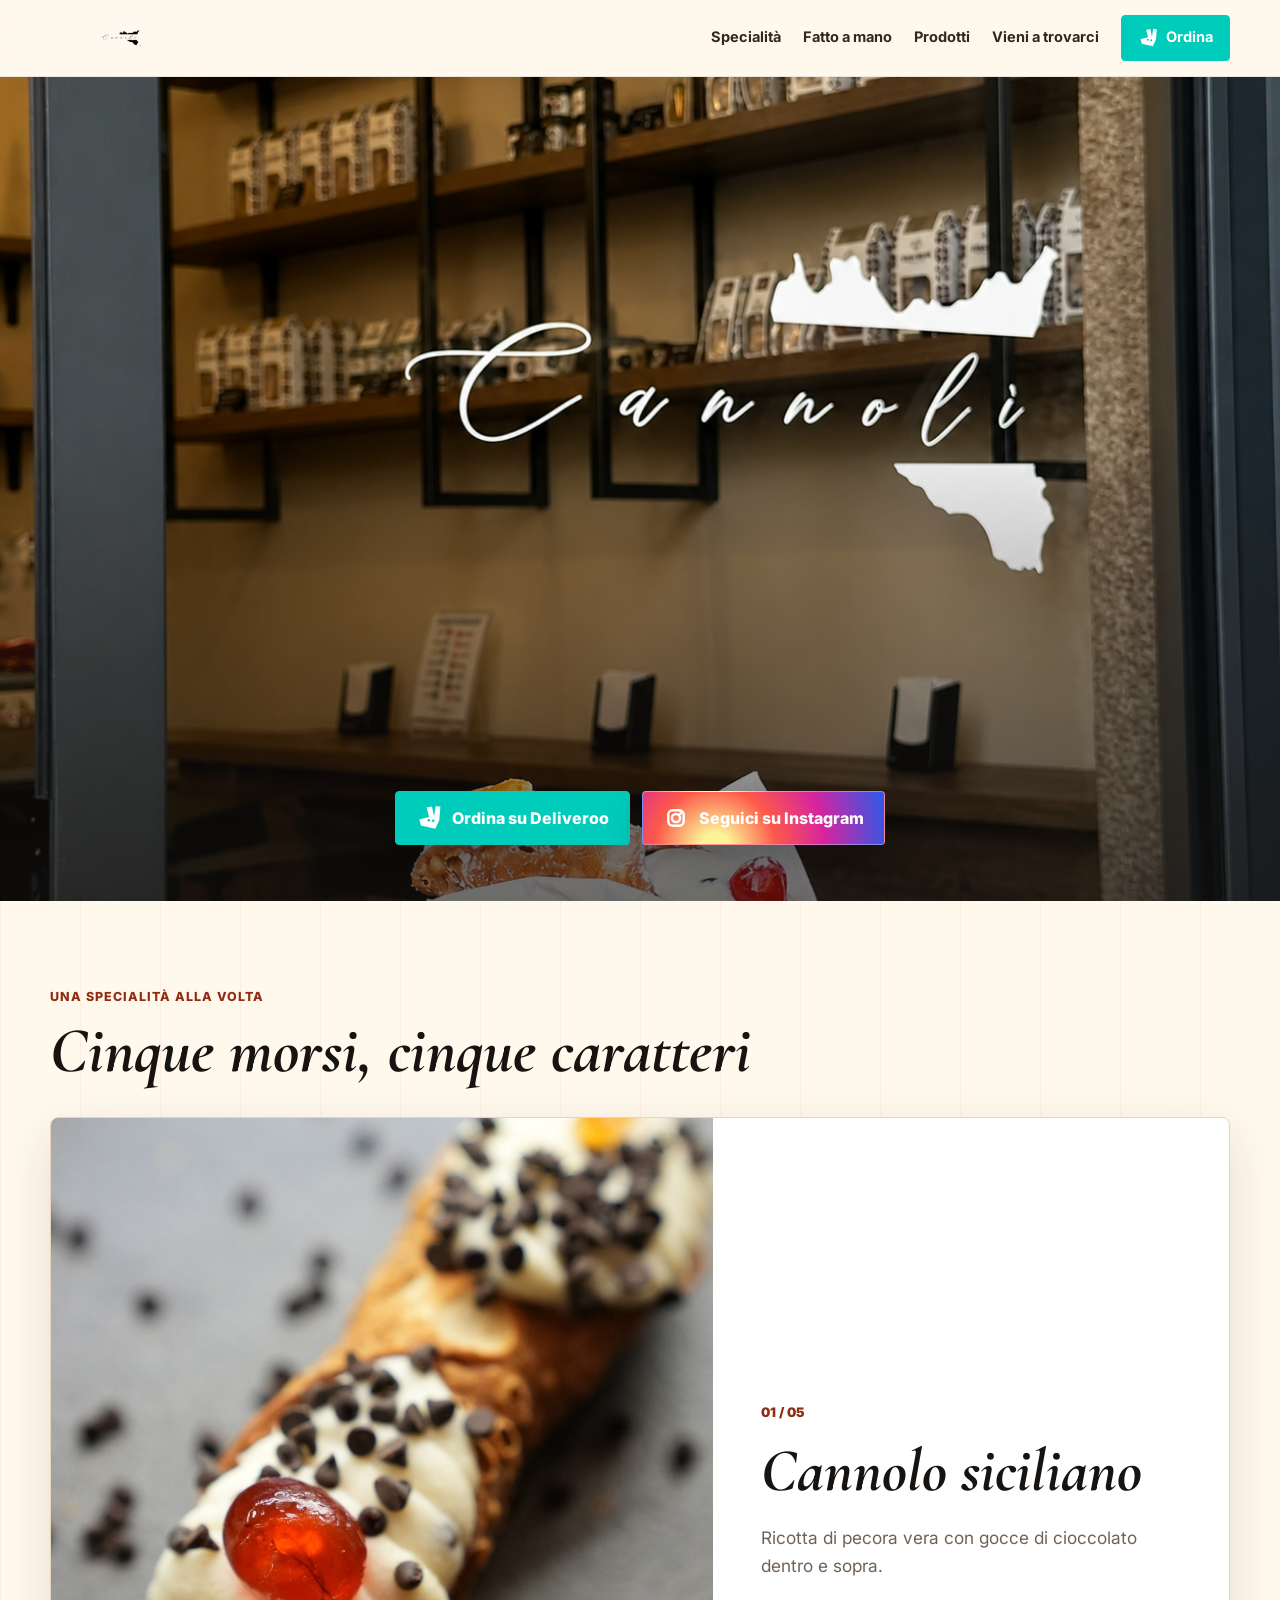
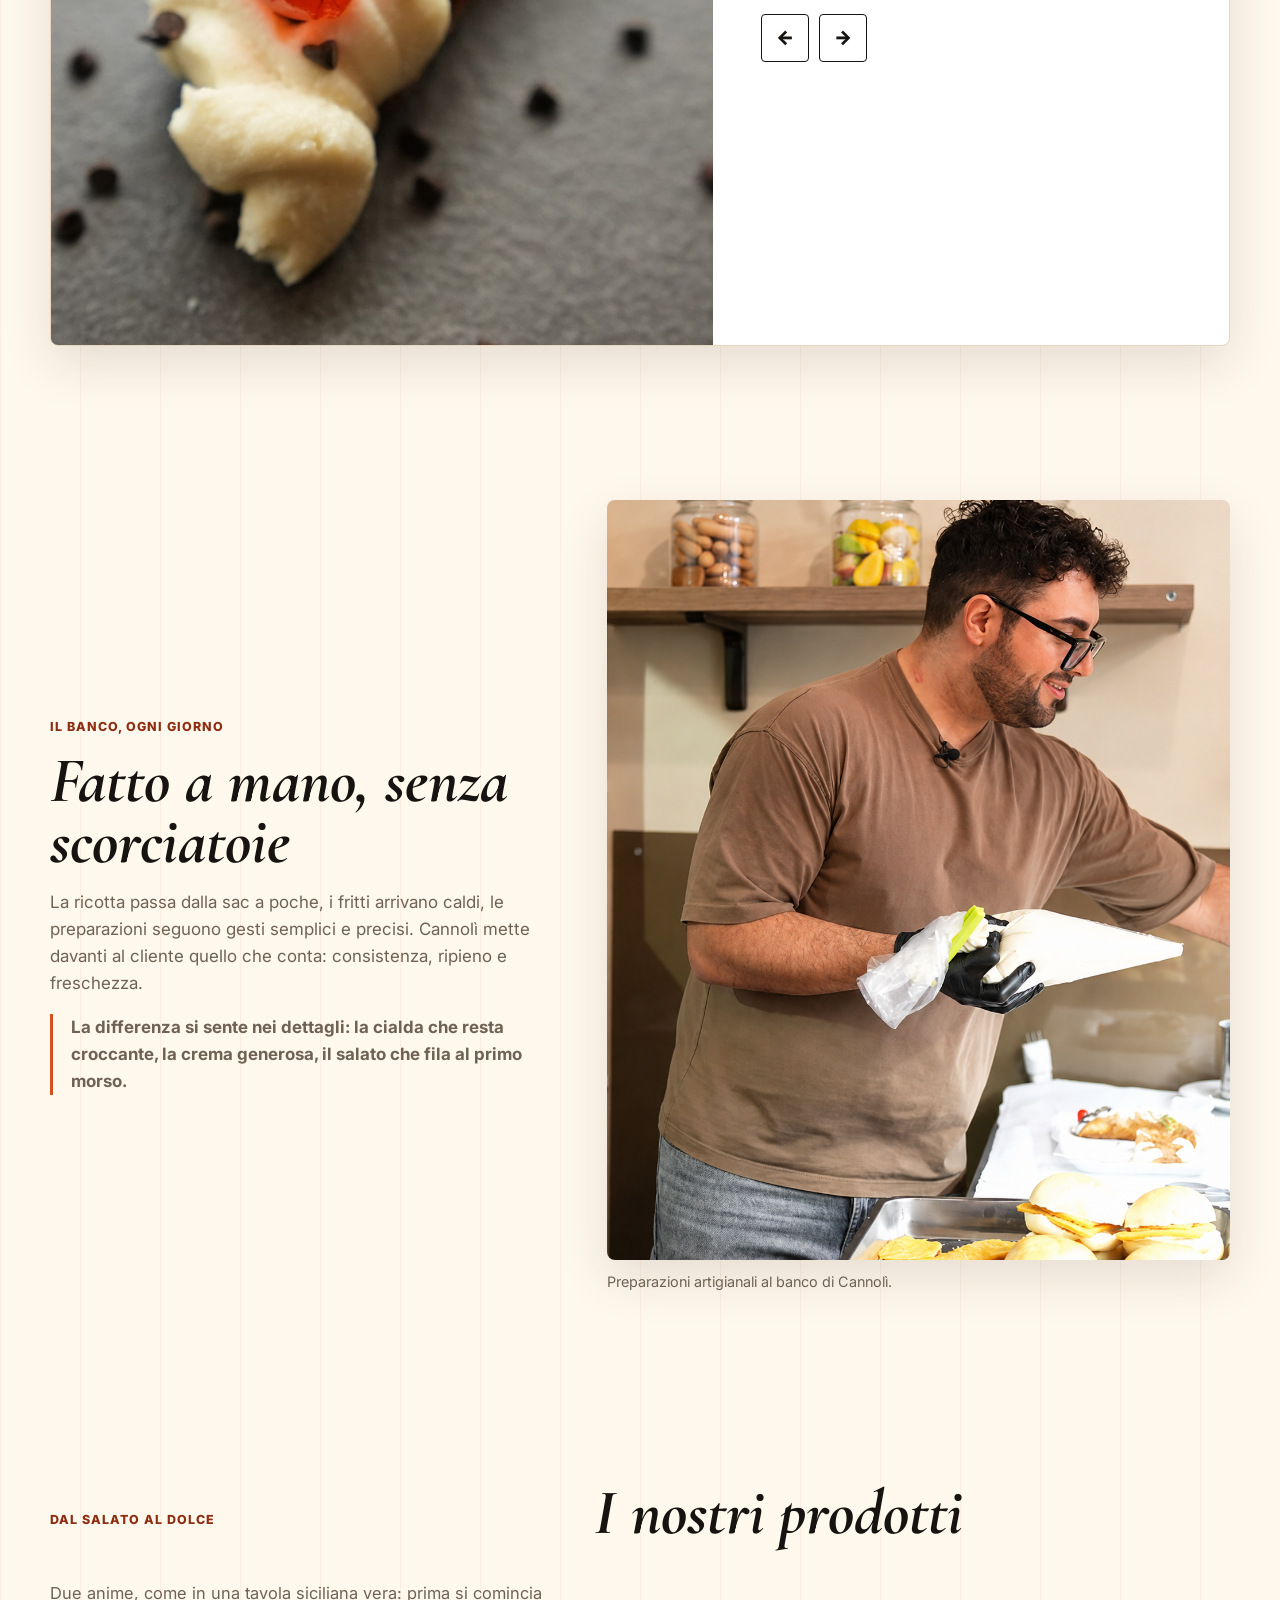
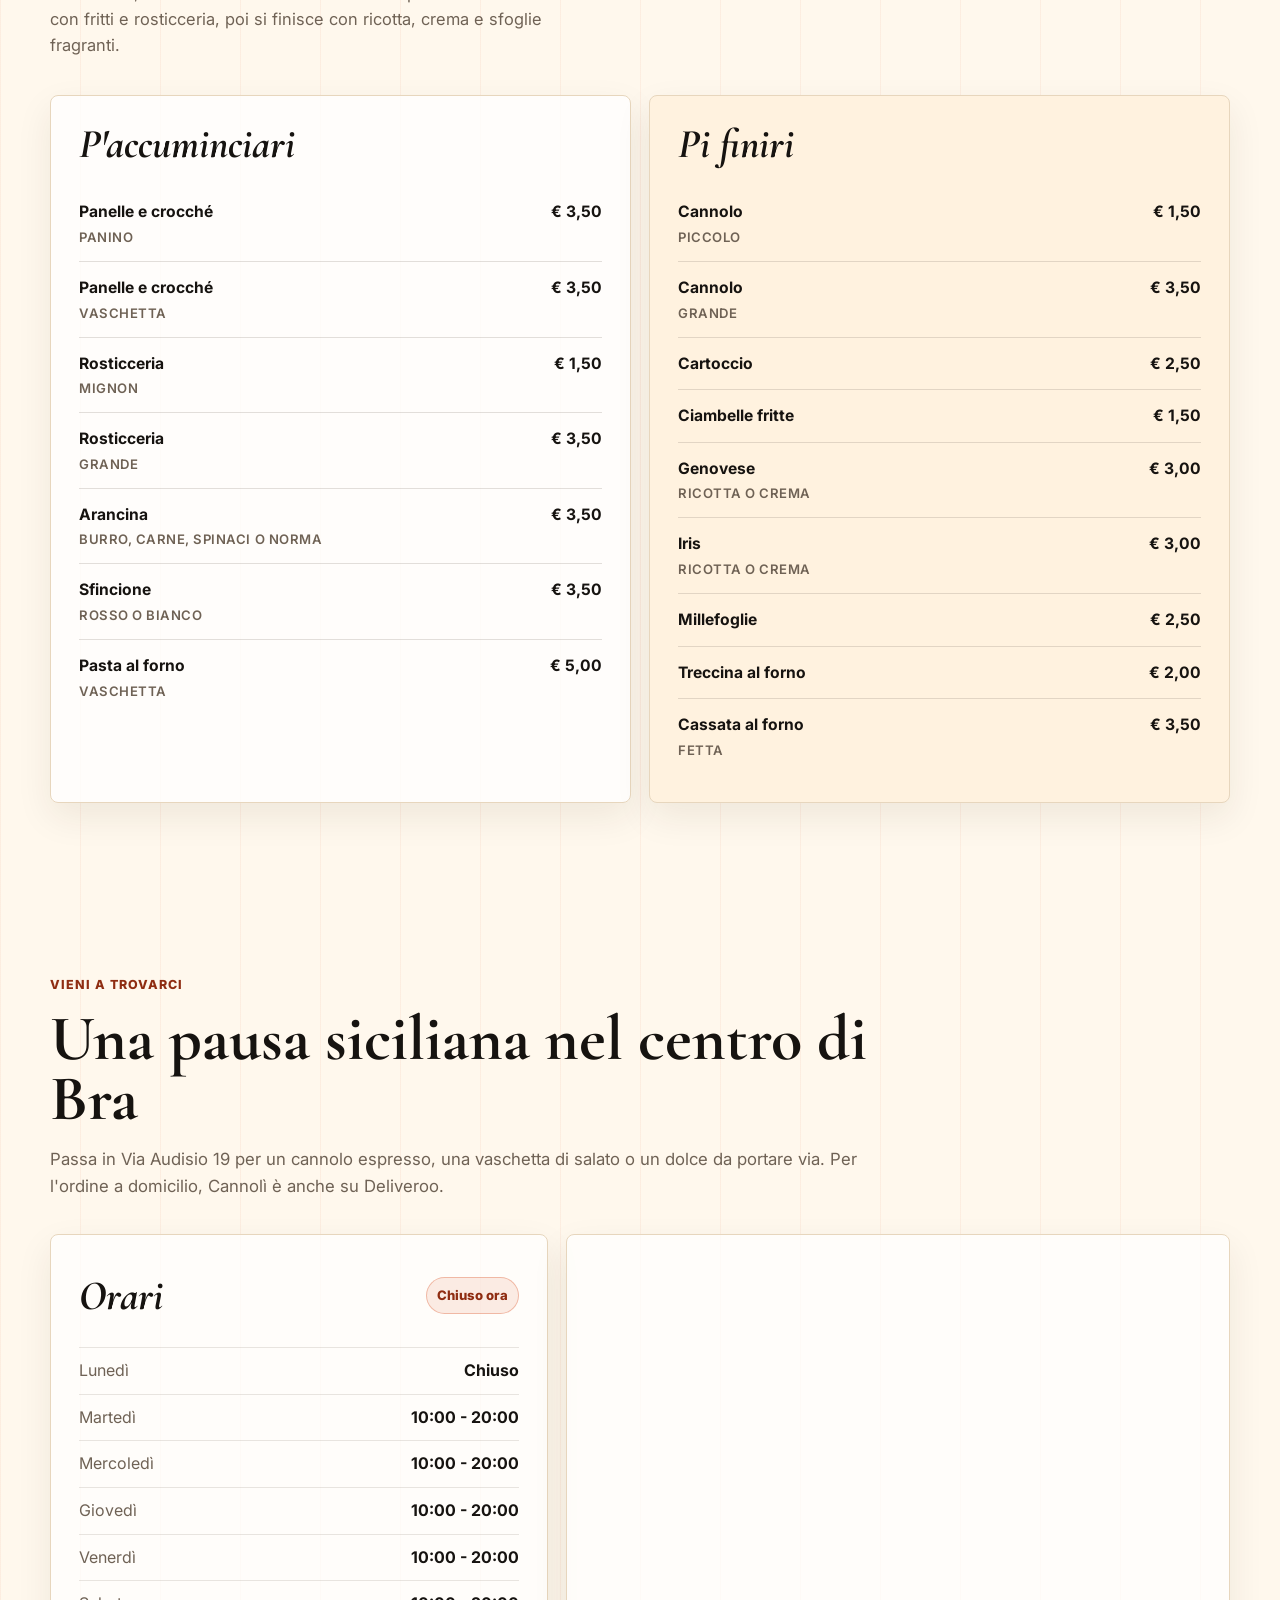
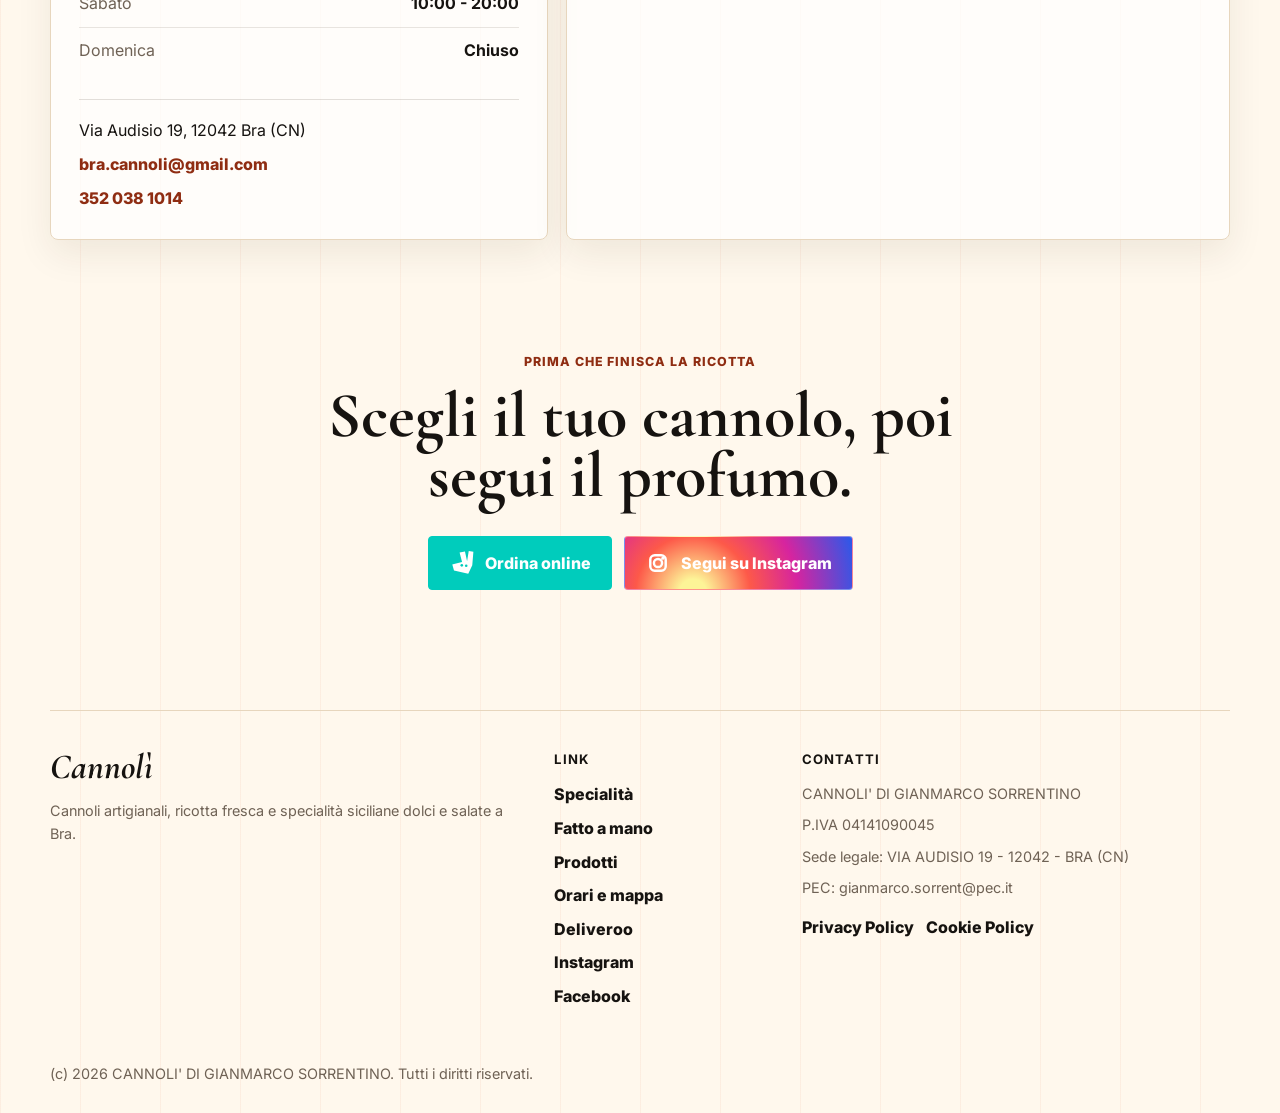
==== commit 4bfa2c35: "Commit modifiche mockup" ====
--- a/index.html
+++ b/index.html
@@ -20,7 +20,7 @@
   <link rel="preconnect" href="https://fonts.googleapis.com" />
   <link rel="preconnect" href="https://fonts.gstatic.com" crossorigin />
   <link href="https://fonts.googleapis.com/css2?family=Cormorant+Garamond:ital,wght@0,600;0,700;1,600;1,700&family=Inter:wght@400;500;600;700&display=swap" rel="stylesheet" />
-  <link rel="stylesheet" href="styles.css" />
+  <link rel="stylesheet" href="styles.css?v=20260517b" />
   <script type="application/ld+json">
     {
       "@context": "https://schema.org",
@@ -63,16 +63,26 @@
       <a class="brand" href="#top" aria-label="Cannolì home">
         <img src="assets/07-logo-1778947538419-logo.jpg" alt="Logo Cannolì" width="1200" height="1200" />
       </a>
-      <button class="nav-toggle" type="button" aria-expanded="false" aria-controls="site-menu" aria-label="Apri il menu">
+      <button class="nav-toggle" type="button" aria-expanded="false" aria-controls="site-menu" aria-label="Apri la navigazione">
+        <span></span>
         <span></span>
         <span></span>
       </button>
       <div class="nav-links" id="site-menu" data-menu>
-        <a href="#menu">Menu</a>
         <a href="#specialita">Specialità</a>
         <a href="#artigianale">Fatto a mano</a>
+        <a href="#prodotti">Prodotti</a>
         <a href="#visita">Vieni a trovarci</a>
-        <a class="nav-order" href="https://deliveroo.it/it/menu/cuneo/bra/cannoli-via-audisio-19" target="_blank" rel="noopener">Ordina</a>
+        <a class="nav-order button-deliveroo" href="https://deliveroo.it/it/menu/cuneo/bra/cannoli-via-audisio-19" target="_blank" rel="noopener">
+          <span class="button-brand-mark" aria-hidden="true">
+            <svg viewBox="0 0 64 64" focusable="false">
+              <path d="M10 34.8l22.1-5.2-6-23.2 13.2-2.9 5.2 24.1 4.1-25.3 11.4 1.9-2.7 33.1-9.9 21.3-35.1-8.3-4.2-14.7 1.9-.8z" fill="currentColor" />
+              <circle cx="31.5" cy="37.8" r="3.2" />
+              <circle cx="42.4" cy="38.8" r="3.2" />
+            </svg>
+          </span>
+          <span>Ordina</span>
+        </a>
       </div>
     </nav>
   </header>
@@ -82,15 +92,68 @@
       <h1 id="hero-title" class="sr-only">Cannolì Bra</h1>
       <img class="hero-image" src="assets/06-hero-1778956558116-gallery.png" alt="Cannolo appena farcito davanti al locale Cannolì a Bra" width="1254" height="1254" data-fallback />
       <div class="hero-actions" aria-label="Azioni principali">
-        <a class="button button-primary" href="https://deliveroo.it/it/menu/cuneo/bra/cannoli-via-audisio-19" target="_blank" rel="noopener">Ordina su Deliveroo</a>
-        <a class="button button-secondary" href="https://www.instagram.com/cannolibra/" target="_blank" rel="noopener">Seguici su Instagram</a>
-      </div>
-    </section>
-
-    <section class="menu-section" id="menu" aria-labelledby="menu-title">
+        <a class="button button-primary button-deliveroo" href="https://deliveroo.it/it/menu/cuneo/bra/cannoli-via-audisio-19" target="_blank" rel="noopener">
+          <span class="button-brand-mark" aria-hidden="true">
+            <svg viewBox="0 0 64 64" focusable="false">
+              <path d="M10 34.8l22.1-5.2-6-23.2 13.2-2.9 5.2 24.1 4.1-25.3 11.4 1.9-2.7 33.1-9.9 21.3-35.1-8.3-4.2-14.7 1.9-.8z" fill="currentColor" />
+              <circle cx="31.5" cy="37.8" r="3.2" />
+              <circle cx="42.4" cy="38.8" r="3.2" />
+            </svg>
+          </span>
+          <span>Ordina su Deliveroo</span>
+        </a>
+        <a class="button button-secondary button-instagram" href="https://www.instagram.com/cannolibra/" target="_blank" rel="noopener">
+          <span class="button-brand-mark" aria-hidden="true">
+            <svg viewBox="0 0 64 64" focusable="false">
+              <rect x="13" y="13" width="38" height="38" rx="11" fill="none" stroke="currentColor" stroke-width="6" />
+              <circle cx="32" cy="32" r="10" fill="none" stroke="currentColor" stroke-width="6" />
+              <circle cx="44" cy="20" r="3.8" fill="currentColor" />
+            </svg>
+          </span>
+          <span>Seguici su Instagram</span>
+        </a>
+      </div>
+    </section>
+
+    <section class="split-section" id="specialita" aria-labelledby="specialita-title">
+      <div class="section-heading compact">
+        <p class="eyebrow">Una specialità alla volta</p>
+        <h2 id="specialita-title">Cinque morsi, cinque caratteri</h2>
+      </div>
+
+      <div class="split-slider" data-slider tabindex="0" aria-label="Prodotti Cannolì in evidenza">
+        <div class="slider-media">
+          <img id="slider-image" src="assets/02-dish-1778947605887-cannolosiciliano.jpg" alt="Cannolo siciliano con ricotta e gocce di cioccolato" width="1080" height="1350" data-fallback />
+        </div>
+        <div class="slider-copy" aria-live="polite">
+          <p class="slide-count" data-slide-count>01 / 05</p>
+          <h3 data-slide-title>Cannolo siciliano</h3>
+          <p data-slide-description>Ricotta di pecora vera con gocce di cioccolato dentro e sopra.</p>
+          <div class="slider-controls" aria-label="Controlli prodotti">
+            <button class="icon-button" type="button" data-slide-prev aria-label="Prodotto precedente">&larr;</button>
+            <button class="icon-button" type="button" data-slide-next aria-label="Prodotto successivo">&rarr;</button>
+          </div>
+        </div>
+      </div>
+    </section>
+
+    <section class="craft-section" id="artigianale" aria-labelledby="craft-title">
+      <div class="craft-copy">
+        <p class="eyebrow">Il banco, ogni giorno</p>
+        <h2 id="craft-title">Fatto a mano, senza scorciatoie</h2>
+        <p>La ricotta passa dalla sac a poche, i fritti arrivano caldi, le preparazioni seguono gesti semplici e precisi. Cannolì mette davanti al cliente quello che conta: consistenza, ripieno e freschezza.</p>
+        <p class="craft-note">La differenza si sente nei dettagli: la cialda che resta croccante, la crema generosa, il salato che fila al primo morso.</p>
+      </div>
+      <figure class="craft-image" data-parallax>
+        <img src="assets/10-other-1778947800091-fotodelproprietario.png" alt="Il proprietario di Cannolì mentre farcisce prodotti artigianali al banco" width="1085" height="1450" loading="lazy" data-fallback />
+        <figcaption>Preparazioni artigianali al banco di Cannolì.</figcaption>
+      </figure>
+    </section>
+
+    <section class="menu-section" id="prodotti" aria-labelledby="prodotti-title">
       <div class="section-heading">
         <p class="eyebrow">Dal salato al dolce</p>
-        <h2 id="menu-title">Il menu completo</h2>
+        <h2 id="prodotti-title">I nostri prodotti</h2>
         <p>Due anime, come in una tavola siciliana vera: prima si comincia con fritti e rosticceria, poi si finisce con ricotta, crema e sfoglie fragranti.</p>
       </div>
 
@@ -123,49 +186,6 @@
           </ul>
         </article>
       </div>
-
-      <details class="menu-originals">
-        <summary>Vedi le lavagne originali</summary>
-        <div class="menu-original-grid">
-          <img src="assets/09-menu-1778947548270-menu2.webp" alt="Lavagna menu salato di Cannolì con panelle, rosticceria, arancina, sfincione e pasta al forno" loading="lazy" data-fallback />
-          <img src="assets/08-menu-1778947544208-menu1.webp" alt="Lavagna menu dolce di Cannolì con cannoli, cartocci, iris e cassata al forno" loading="lazy" data-fallback />
-        </div>
-      </details>
-    </section>
-
-    <section class="split-section" id="specialita" aria-labelledby="specialita-title">
-      <div class="section-heading compact">
-        <p class="eyebrow">Una specialità alla volta</p>
-        <h2 id="specialita-title">Cinque morsi, cinque caratteri</h2>
-      </div>
-
-      <div class="split-slider" data-slider tabindex="0" aria-label="Prodotti Cannolì in evidenza">
-        <div class="slider-media">
-          <img id="slider-image" src="assets/02-dish-1778947605887-cannolosiciliano.jpg" alt="Cannolo siciliano con ricotta e gocce di cioccolato" width="1080" height="1350" data-fallback />
-        </div>
-        <div class="slider-copy" aria-live="polite">
-          <p class="slide-count" data-slide-count>01 / 05</p>
-          <h3 data-slide-title>Cannolo siciliano</h3>
-          <p data-slide-description>Ricotta di pecora vera con gocce di cioccolato dentro e sopra.</p>
-          <div class="slider-controls" aria-label="Controlli prodotti">
-            <button class="icon-button" type="button" data-slide-prev aria-label="Prodotto precedente">&larr;</button>
-            <button class="icon-button" type="button" data-slide-next aria-label="Prodotto successivo">&rarr;</button>
-          </div>
-        </div>
-      </div>
-    </section>
-
-    <section class="craft-section" id="artigianale" aria-labelledby="craft-title">
-      <div class="craft-copy">
-        <p class="eyebrow">Il banco, ogni giorno</p>
-        <h2 id="craft-title">Fatto a mano, senza scorciatoie</h2>
-        <p>La ricotta passa dalla sac a poche, i fritti arrivano caldi, le preparazioni seguono gesti semplici e precisi. Cannolì mette davanti al cliente quello che conta: consistenza, ripieno e freschezza.</p>
-        <p class="craft-note">La differenza si sente nei dettagli: la cialda che resta croccante, la crema generosa, il salato che fila al primo morso.</p>
-      </div>
-      <figure class="craft-image" data-parallax>
-        <img src="assets/10-other-1778947800091-fotodelproprietario.png" alt="Il proprietario di Cannolì mentre farcisce prodotti artigianali al banco" width="1085" height="1450" loading="lazy" data-fallback />
-        <figcaption>Preparazioni artigianali al banco di Cannolì.</figcaption>
-      </figure>
     </section>
 
     <section class="visit-section" id="visita" aria-labelledby="visit-title">
@@ -207,8 +227,26 @@
       <p class="eyebrow">Prima che finisca la ricotta</p>
       <h2 id="final-title">Scegli il tuo cannolo, poi segui il profumo.</h2>
       <div class="hero-actions">
-        <a class="button button-primary" href="https://deliveroo.it/it/menu/cuneo/bra/cannoli-via-audisio-19" target="_blank" rel="noopener">Ordina online</a>
-        <a class="button button-secondary" href="https://www.instagram.com/cannolibra/" target="_blank" rel="noopener">Segui su Instagram</a>
+        <a class="button button-primary button-deliveroo" href="https://deliveroo.it/it/menu/cuneo/bra/cannoli-via-audisio-19" target="_blank" rel="noopener">
+          <span class="button-brand-mark" aria-hidden="true">
+            <svg viewBox="0 0 64 64" focusable="false">
+              <path d="M10 34.8l22.1-5.2-6-23.2 13.2-2.9 5.2 24.1 4.1-25.3 11.4 1.9-2.7 33.1-9.9 21.3-35.1-8.3-4.2-14.7 1.9-.8z" fill="currentColor" />
+              <circle cx="31.5" cy="37.8" r="3.2" />
+              <circle cx="42.4" cy="38.8" r="3.2" />
+            </svg>
+          </span>
+          <span>Ordina online</span>
+        </a>
+        <a class="button button-secondary button-instagram" href="https://www.instagram.com/cannolibra/" target="_blank" rel="noopener">
+          <span class="button-brand-mark" aria-hidden="true">
+            <svg viewBox="0 0 64 64" focusable="false">
+              <rect x="13" y="13" width="38" height="38" rx="11" fill="none" stroke="currentColor" stroke-width="6" />
+              <circle cx="32" cy="32" r="10" fill="none" stroke="currentColor" stroke-width="6" />
+              <circle cx="44" cy="20" r="3.8" fill="currentColor" />
+            </svg>
+          </span>
+          <span>Segui su Instagram</span>
+        </a>
       </div>
     </section>
   </main>
@@ -220,7 +258,9 @@
     </div>
     <div class="footer-links">
       <h2>Link</h2>
-      <a href="#menu">Menu</a>
+      <a href="#specialita">Specialità</a>
+      <a href="#artigianale">Fatto a mano</a>
+      <a href="#prodotti">Prodotti</a>
       <a href="#visita">Orari e mappa</a>
       <a href="https://deliveroo.it/it/menu/cuneo/bra/cannoli-via-audisio-19" target="_blank" rel="noopener">Deliveroo</a>
       <a href="https://www.instagram.com/cannolibra/" target="_blank" rel="noopener">Instagram</a>
@@ -240,6 +280,6 @@
     <p class="copyright">(c) 2026 CANNOLI' DI GIANMARCO SORRENTINO. Tutti i diritti riservati.</p>
   </footer>
 
-  <script src="script.js"></script>
+  <script src="script.js?v=20260517b"></script>
 </body>
 </html>
--- a/styles.css
+++ b/styles.css
@@ -165,10 +165,27 @@
 }
 
 .nav-links .nav-order {
+  display: inline-flex;
+  align-items: center;
+  justify-content: center;
+  gap: 8px;
   padding: 10px 16px;
-  color: var(--surface);
-  background: var(--ink);
+  color: #ffffff;
+  background: #00ccbc;
+  border: 1px solid #00ccbc;
   border-radius: 4px;
+}
+
+.nav-links .nav-order:hover,
+.nav-links .nav-order:focus-visible {
+  background: #00b8aa;
+  border-color: #00b8aa;
+}
+
+.nav-links .nav-order .button-brand-mark {
+  width: 20px;
+  height: 20px;
+  flex-basis: 20px;
 }
 
 .nav-links .nav-order::after {
@@ -183,23 +200,40 @@
   border-radius: 4px;
   background: var(--surface);
   cursor: pointer;
+  position: relative;
+  flex-shrink: 0;
 }
 
 .nav-toggle span {
   display: block;
   width: 20px;
   height: 2px;
-  margin: 5px auto;
+  position: absolute;
+  top: 50%;
+  left: 50%;
+  margin: 0;
   background: var(--ink);
-  transition: transform 180ms ease;
+  transform: translate(-50%, -50%);
+}
+
+.nav-toggle span:first-child {
+  transform: translate(-50%, calc(-50% - 6px));
+}
+
+.nav-toggle span:last-child {
+  transform: translate(-50%, calc(-50% + 6px));
 }
 
 .nav-toggle[aria-expanded="true"] span:first-child {
-  transform: translateY(7px) rotate(45deg);
+  transform: translate(-50%, -50%) rotate(45deg);
+}
+
+.nav-toggle[aria-expanded="true"] span:nth-child(2) {
+  opacity: 0;
 }
 
 .nav-toggle[aria-expanded="true"] span:last-child {
-  transform: translateY(-7px) rotate(-45deg);
+  transform: translate(-50%, -50%) rotate(-45deg);
 }
 
 .hero {
@@ -256,6 +290,10 @@
   letter-spacing: 0;
 }
 
+#craft-title {
+  font-style: italic;
+}
+
 .hero-actions {
   display: flex;
   flex-wrap: wrap;
@@ -274,6 +312,7 @@
   display: inline-flex;
   align-items: center;
   justify-content: center;
+  gap: 10px;
   min-height: 48px;
   padding: 13px 20px;
   border: 1px solid var(--ink);
@@ -327,6 +366,56 @@
 
 .hero .button-secondary:hover {
   background: rgba(22, 19, 16, 0.9);
+}
+
+.button-brand-mark {
+  display: inline-flex;
+  align-items: center;
+  justify-content: center;
+  width: 26px;
+  height: 26px;
+  flex: 0 0 26px;
+}
+
+.button-brand-mark svg {
+  display: block;
+  width: 100%;
+  height: 100%;
+}
+
+.button-deliveroo {
+  color: #ffffff;
+  background: #00ccbc;
+  border-color: #00ccbc;
+}
+
+.button-deliveroo:hover,
+.hero .button-deliveroo:hover {
+  background: #00b8aa;
+  border-color: #00b8aa;
+}
+
+.button-deliveroo circle {
+  fill: #00ccbc;
+}
+
+.button-deliveroo:hover circle {
+  fill: #00b8aa;
+}
+
+.button-instagram,
+.hero .button-instagram {
+  color: #ffffff;
+  background:
+    radial-gradient(circle at 30% 107%, #fdf497 0 8%, #fd5949 34%, #d6249f 62%, #285aeb 100%);
+  border-color: rgba(255, 255, 255, 0.34);
+}
+
+.button-instagram:hover,
+.hero .button-instagram:hover {
+  background:
+    radial-gradient(circle at 30% 107%, #fdf497 0 8%, #fd5949 34%, #d6249f 62%, #285aeb 100%);
+  border-color: rgba(255, 255, 255, 0.52);
 }
 
 figcaption {
@@ -441,34 +530,6 @@
   font-weight: 600;
   text-transform: uppercase;
   letter-spacing: 0.04em;
-}
-
-.menu-originals {
-  margin-top: 18px;
-  border: 1px solid var(--line);
-  border-radius: var(--radius);
-  background: rgba(255, 255, 255, 0.6);
-}
-
-.menu-originals summary {
-  cursor: pointer;
-  padding: 16px 18px;
-  font-weight: 800;
-}
-
-.menu-original-grid {
-  display: grid;
-  grid-template-columns: 1fr 1fr;
-  gap: 18px;
-  padding: 0 18px 18px;
-}
-
-.menu-original-grid img {
-  width: 100%;
-  aspect-ratio: 4 / 5;
-  object-fit: cover;
-  border: 1px solid var(--line);
-  border-radius: var(--radius);
 }
 
 .split-slider {
@@ -925,10 +986,6 @@
     color: var(--accent-dark);
   }
 
-  .menu-original-grid {
-    grid-template-columns: 1fr;
-  }
-
   .slider-copy h3 {
     font-size: 2.75rem;
   }
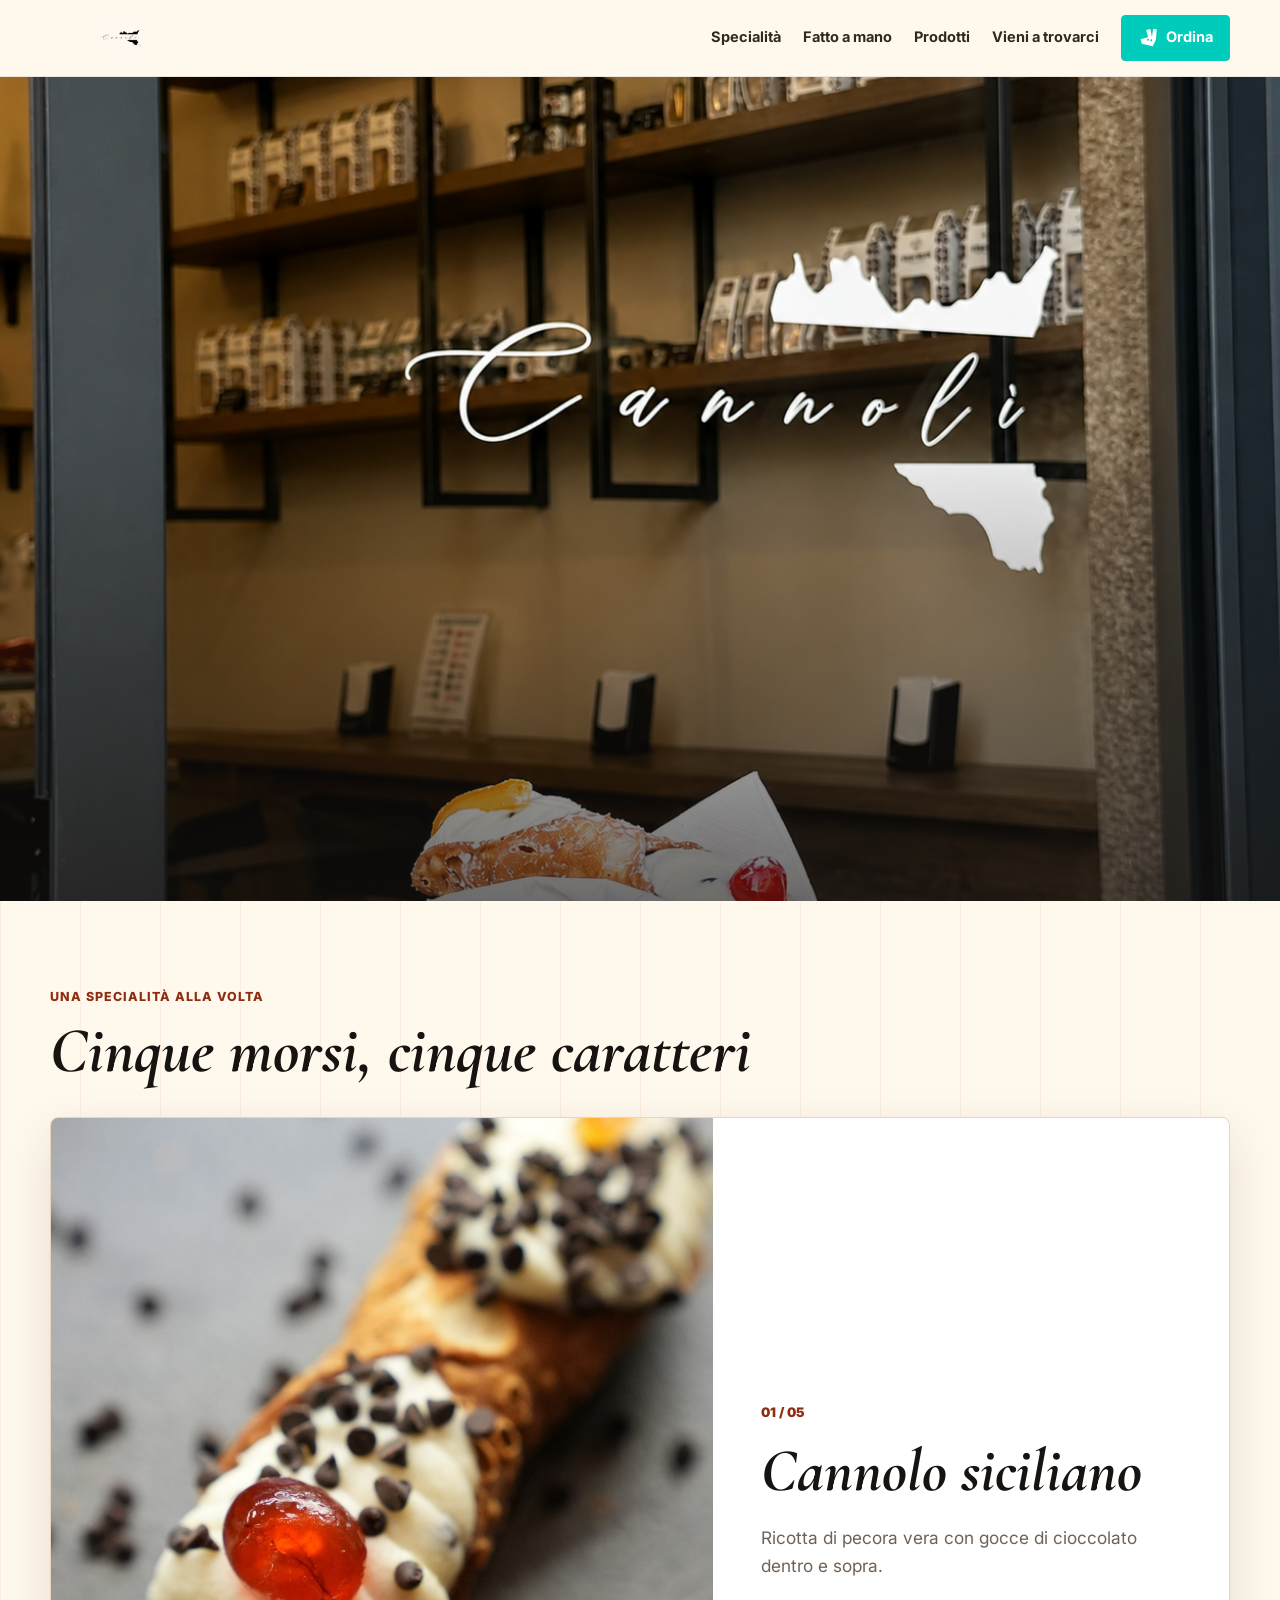
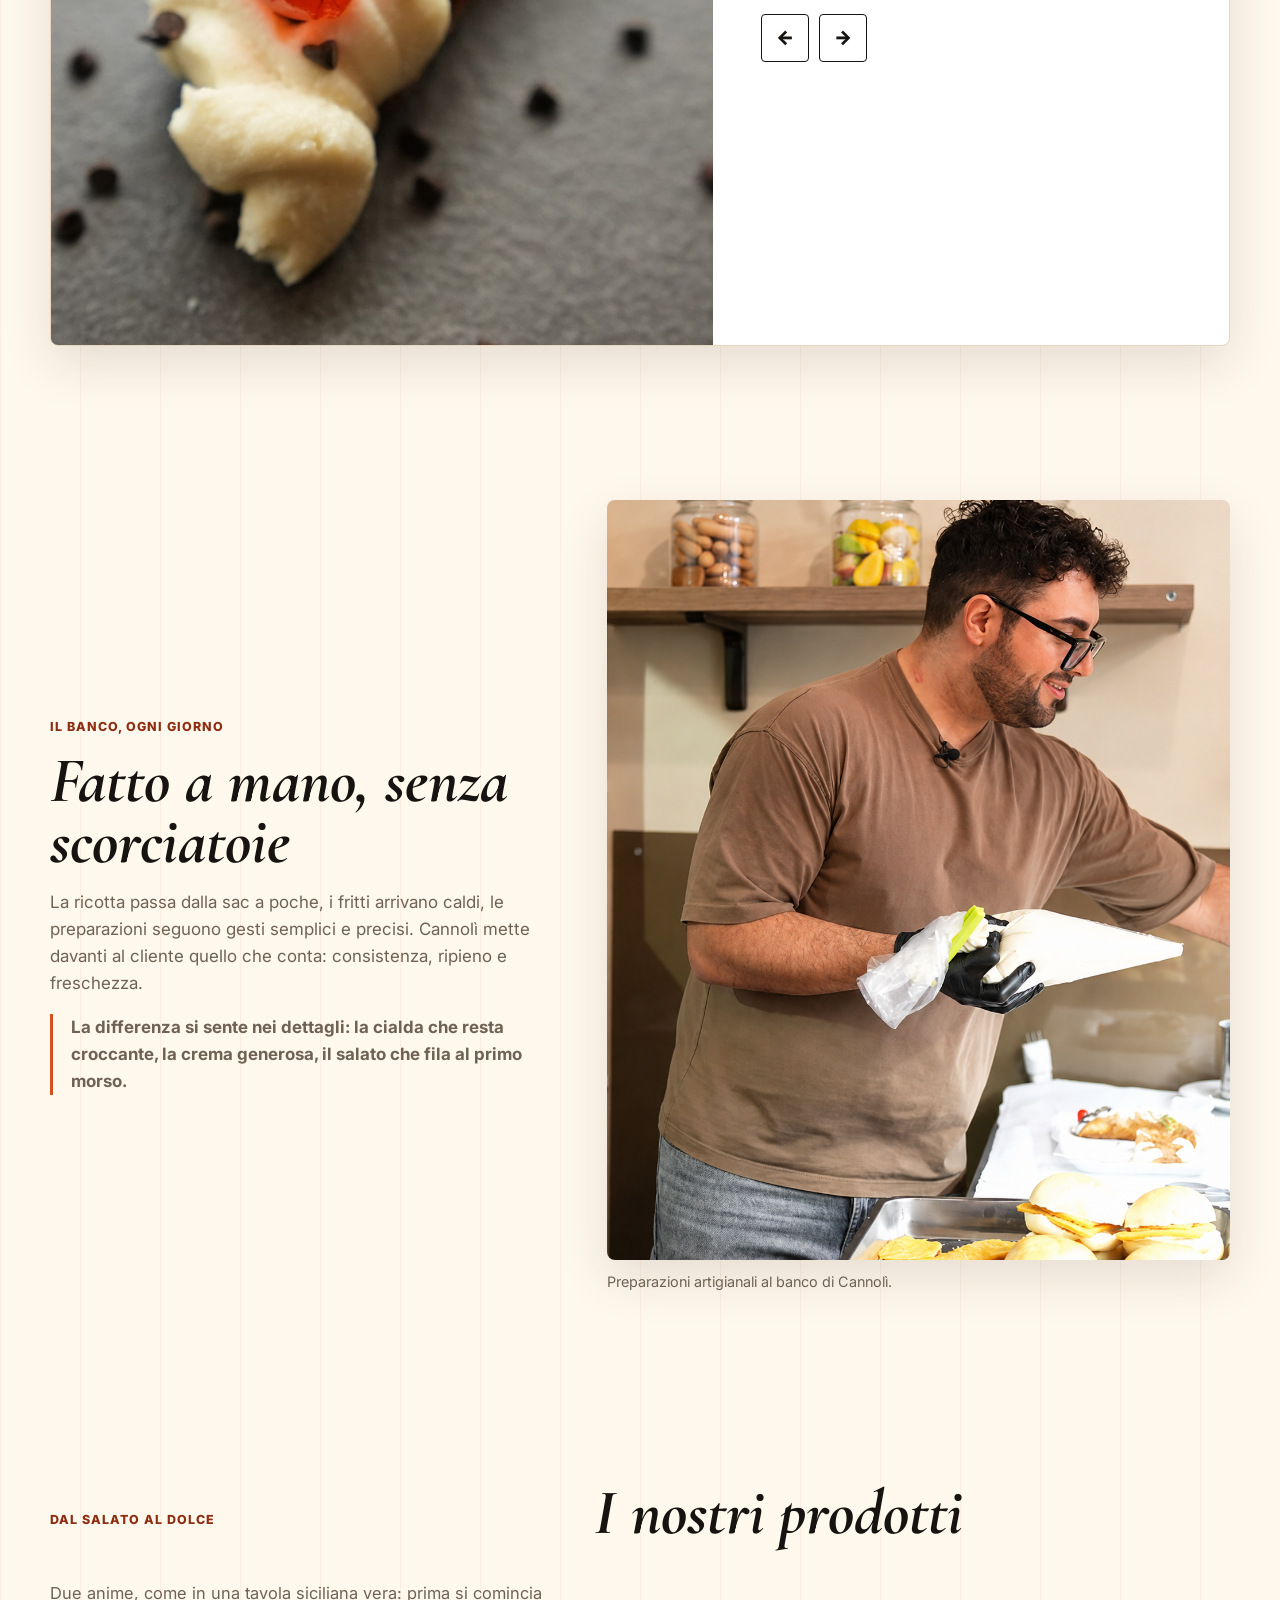
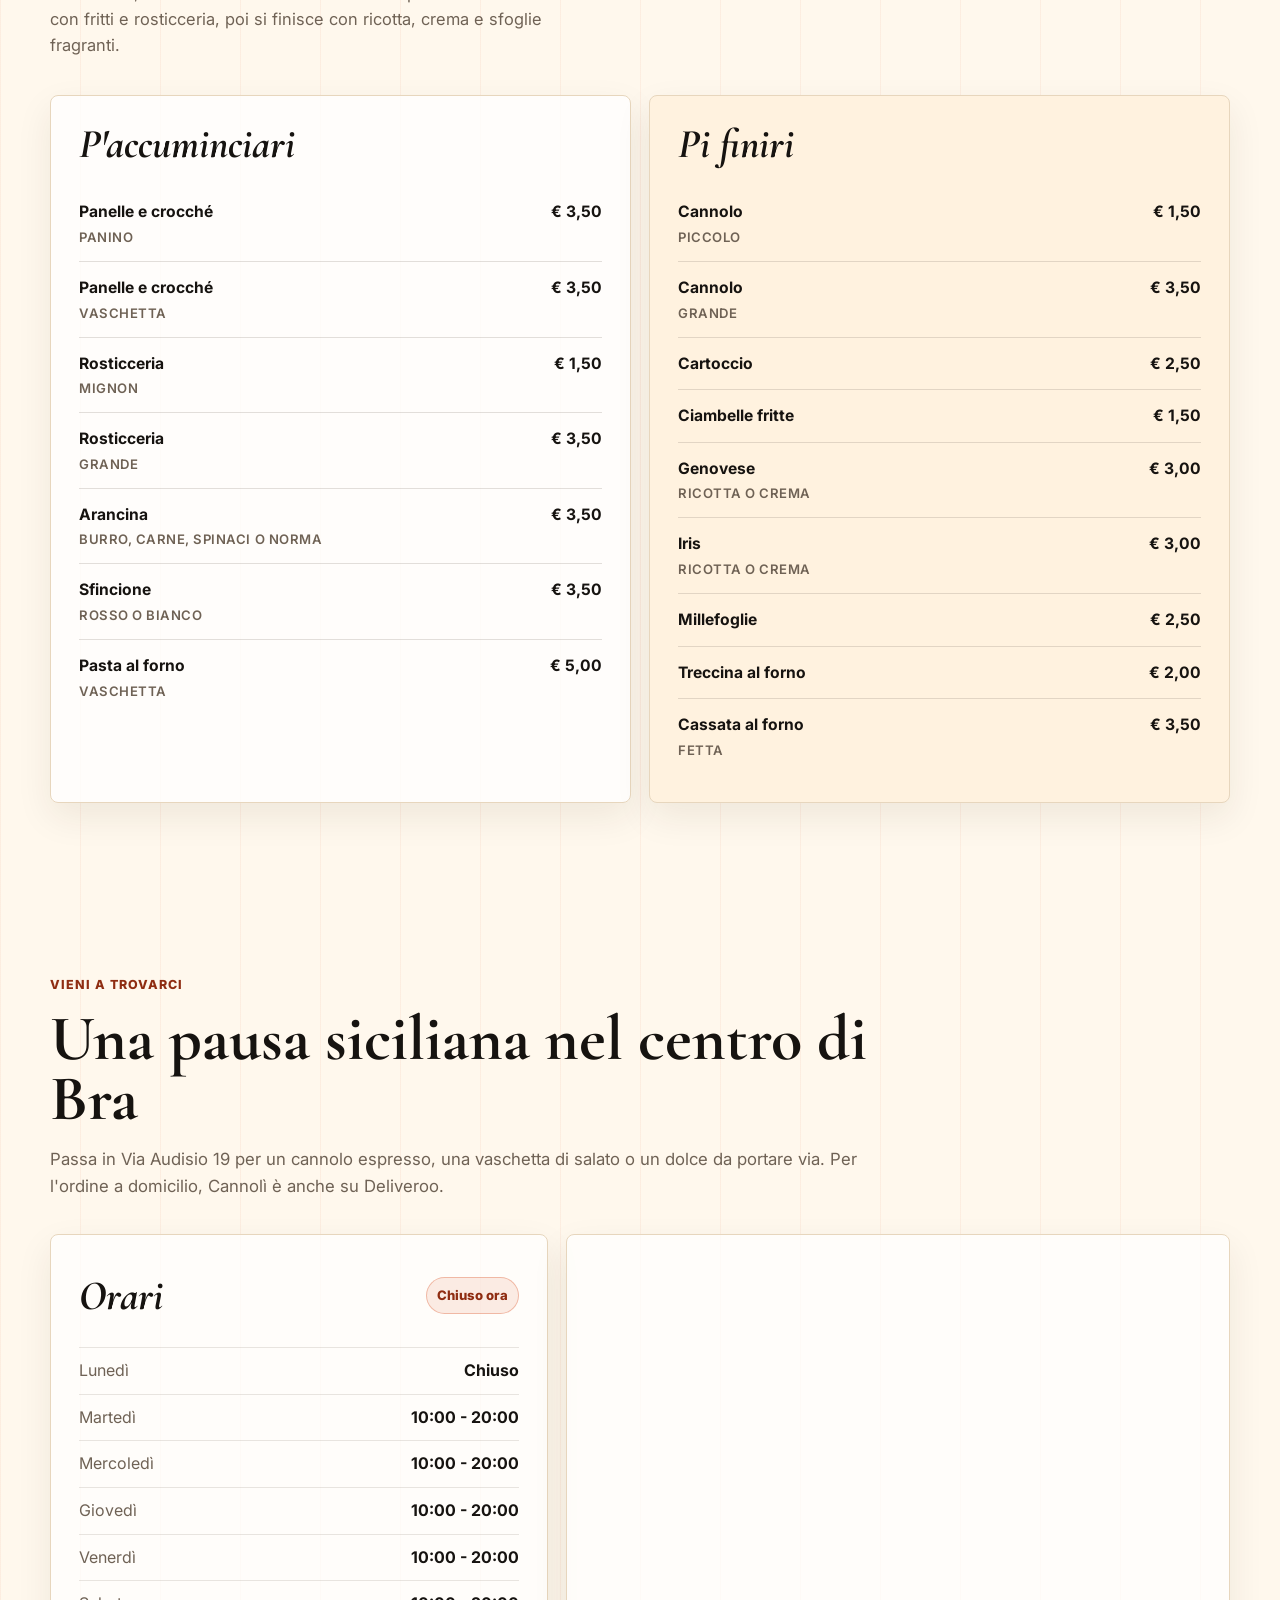
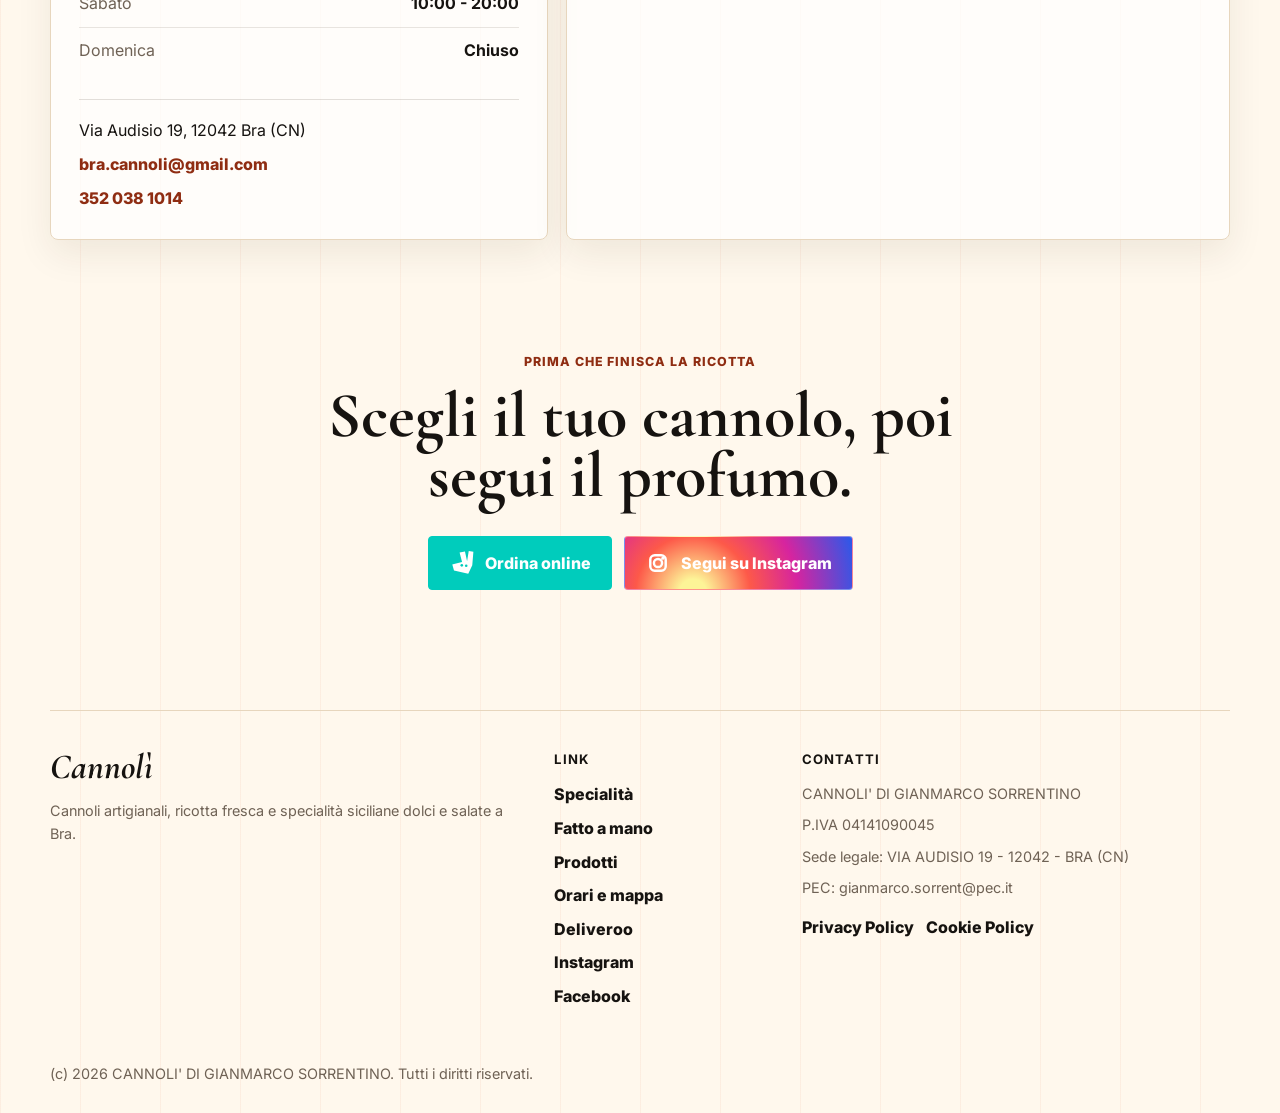
==== commit 0d42d381: "Rimozione bottoni" ====
--- a/index.html
+++ b/index.html
@@ -20,7 +20,7 @@
   <link rel="preconnect" href="https://fonts.googleapis.com" />
   <link rel="preconnect" href="https://fonts.gstatic.com" crossorigin />
   <link href="https://fonts.googleapis.com/css2?family=Cormorant+Garamond:ital,wght@0,600;0,700;1,600;1,700&family=Inter:wght@400;500;600;700&display=swap" rel="stylesheet" />
-  <link rel="stylesheet" href="styles.css?v=20260517b" />
+  <link rel="stylesheet" href="styles.css?v=20260517e" />
   <script type="application/ld+json">
     {
       "@context": "https://schema.org",
@@ -91,28 +91,6 @@
     <section class="hero" id="top" aria-labelledby="hero-title">
       <h1 id="hero-title" class="sr-only">Cannolì Bra</h1>
       <img class="hero-image" src="assets/06-hero-1778956558116-gallery.png" alt="Cannolo appena farcito davanti al locale Cannolì a Bra" width="1254" height="1254" data-fallback />
-      <div class="hero-actions" aria-label="Azioni principali">
-        <a class="button button-primary button-deliveroo" href="https://deliveroo.it/it/menu/cuneo/bra/cannoli-via-audisio-19" target="_blank" rel="noopener">
-          <span class="button-brand-mark" aria-hidden="true">
-            <svg viewBox="0 0 64 64" focusable="false">
-              <path d="M10 34.8l22.1-5.2-6-23.2 13.2-2.9 5.2 24.1 4.1-25.3 11.4 1.9-2.7 33.1-9.9 21.3-35.1-8.3-4.2-14.7 1.9-.8z" fill="currentColor" />
-              <circle cx="31.5" cy="37.8" r="3.2" />
-              <circle cx="42.4" cy="38.8" r="3.2" />
-            </svg>
-          </span>
-          <span>Ordina su Deliveroo</span>
-        </a>
-        <a class="button button-secondary button-instagram" href="https://www.instagram.com/cannolibra/" target="_blank" rel="noopener">
-          <span class="button-brand-mark" aria-hidden="true">
-            <svg viewBox="0 0 64 64" focusable="false">
-              <rect x="13" y="13" width="38" height="38" rx="11" fill="none" stroke="currentColor" stroke-width="6" />
-              <circle cx="32" cy="32" r="10" fill="none" stroke="currentColor" stroke-width="6" />
-              <circle cx="44" cy="20" r="3.8" fill="currentColor" />
-            </svg>
-          </span>
-          <span>Seguici su Instagram</span>
-        </a>
-      </div>
     </section>
 
     <section class="split-section" id="specialita" aria-labelledby="specialita-title">
@@ -223,7 +201,7 @@
       </div>
     </section>
 
-    <section class="final-cta" aria-labelledby="final-title">
+    <section class="final-cta" id="prima-che-finisca-la-ricotta" aria-labelledby="final-title">
       <p class="eyebrow">Prima che finisca la ricotta</p>
       <h2 id="final-title">Scegli il tuo cannolo, poi segui il profumo.</h2>
       <div class="hero-actions">
--- a/styles.css
+++ b/styles.css
@@ -905,7 +905,7 @@
   }
 }
 
-@media (max-width: 760px) {
+@media (max-width: 860px) {
   .nav-toggle {
     display: block;
   }
@@ -939,7 +939,9 @@
   .nav-links .nav-order {
     text-align: center;
   }
-
+}
+
+@media (max-width: 760px) {
   .menu-section,
   .split-section,
   .craft-section,
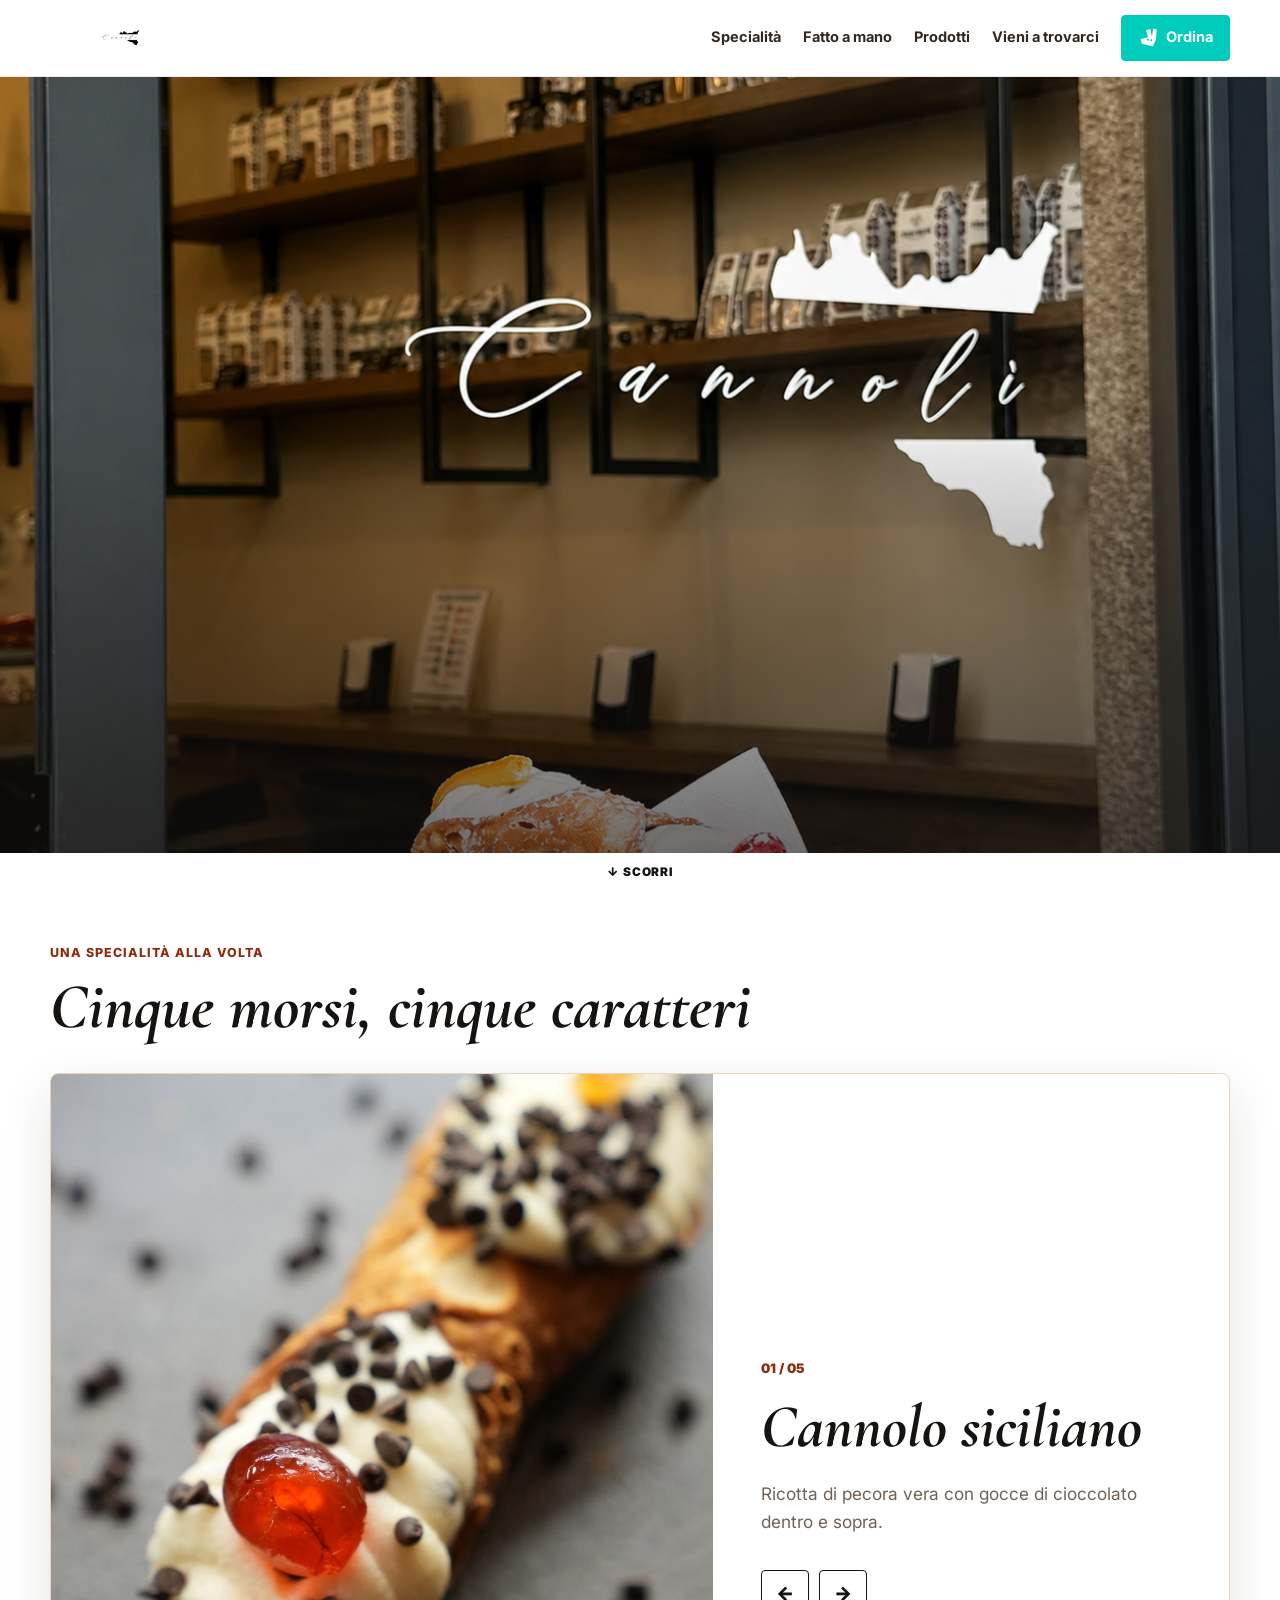
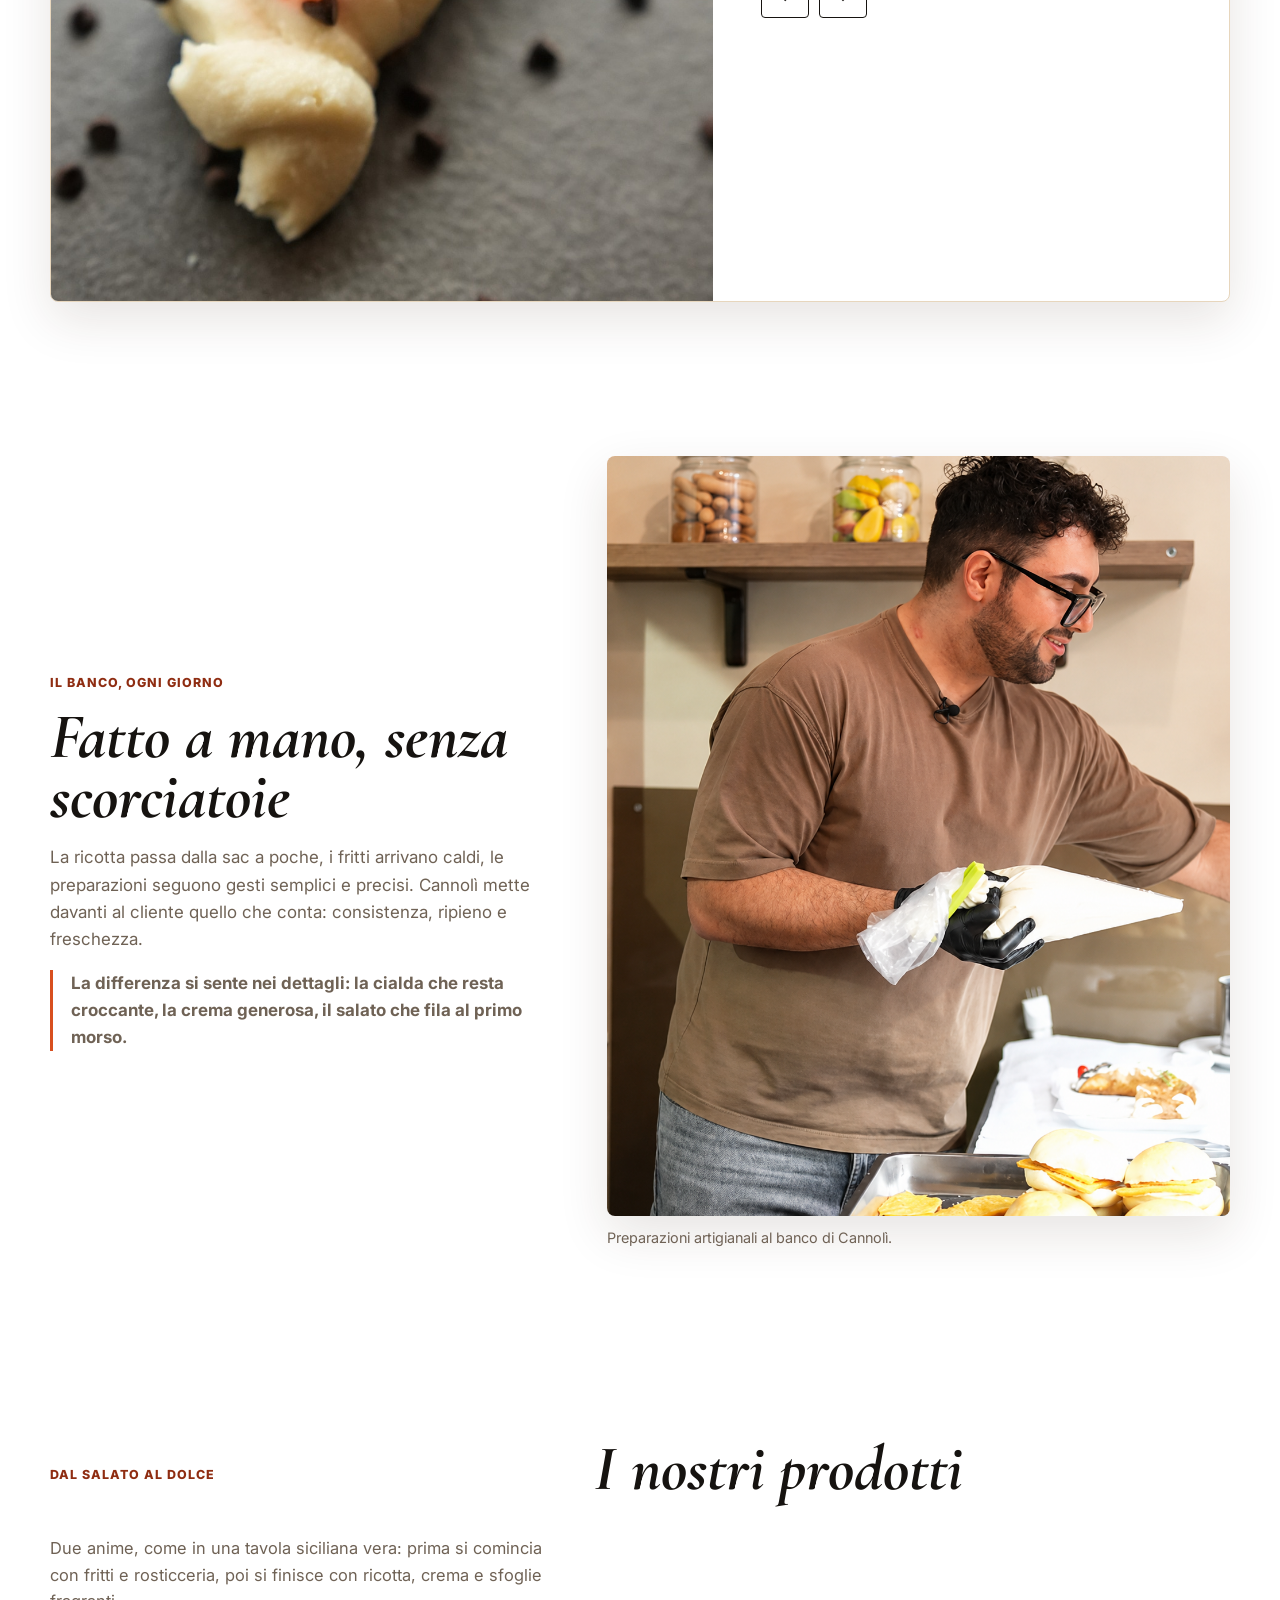
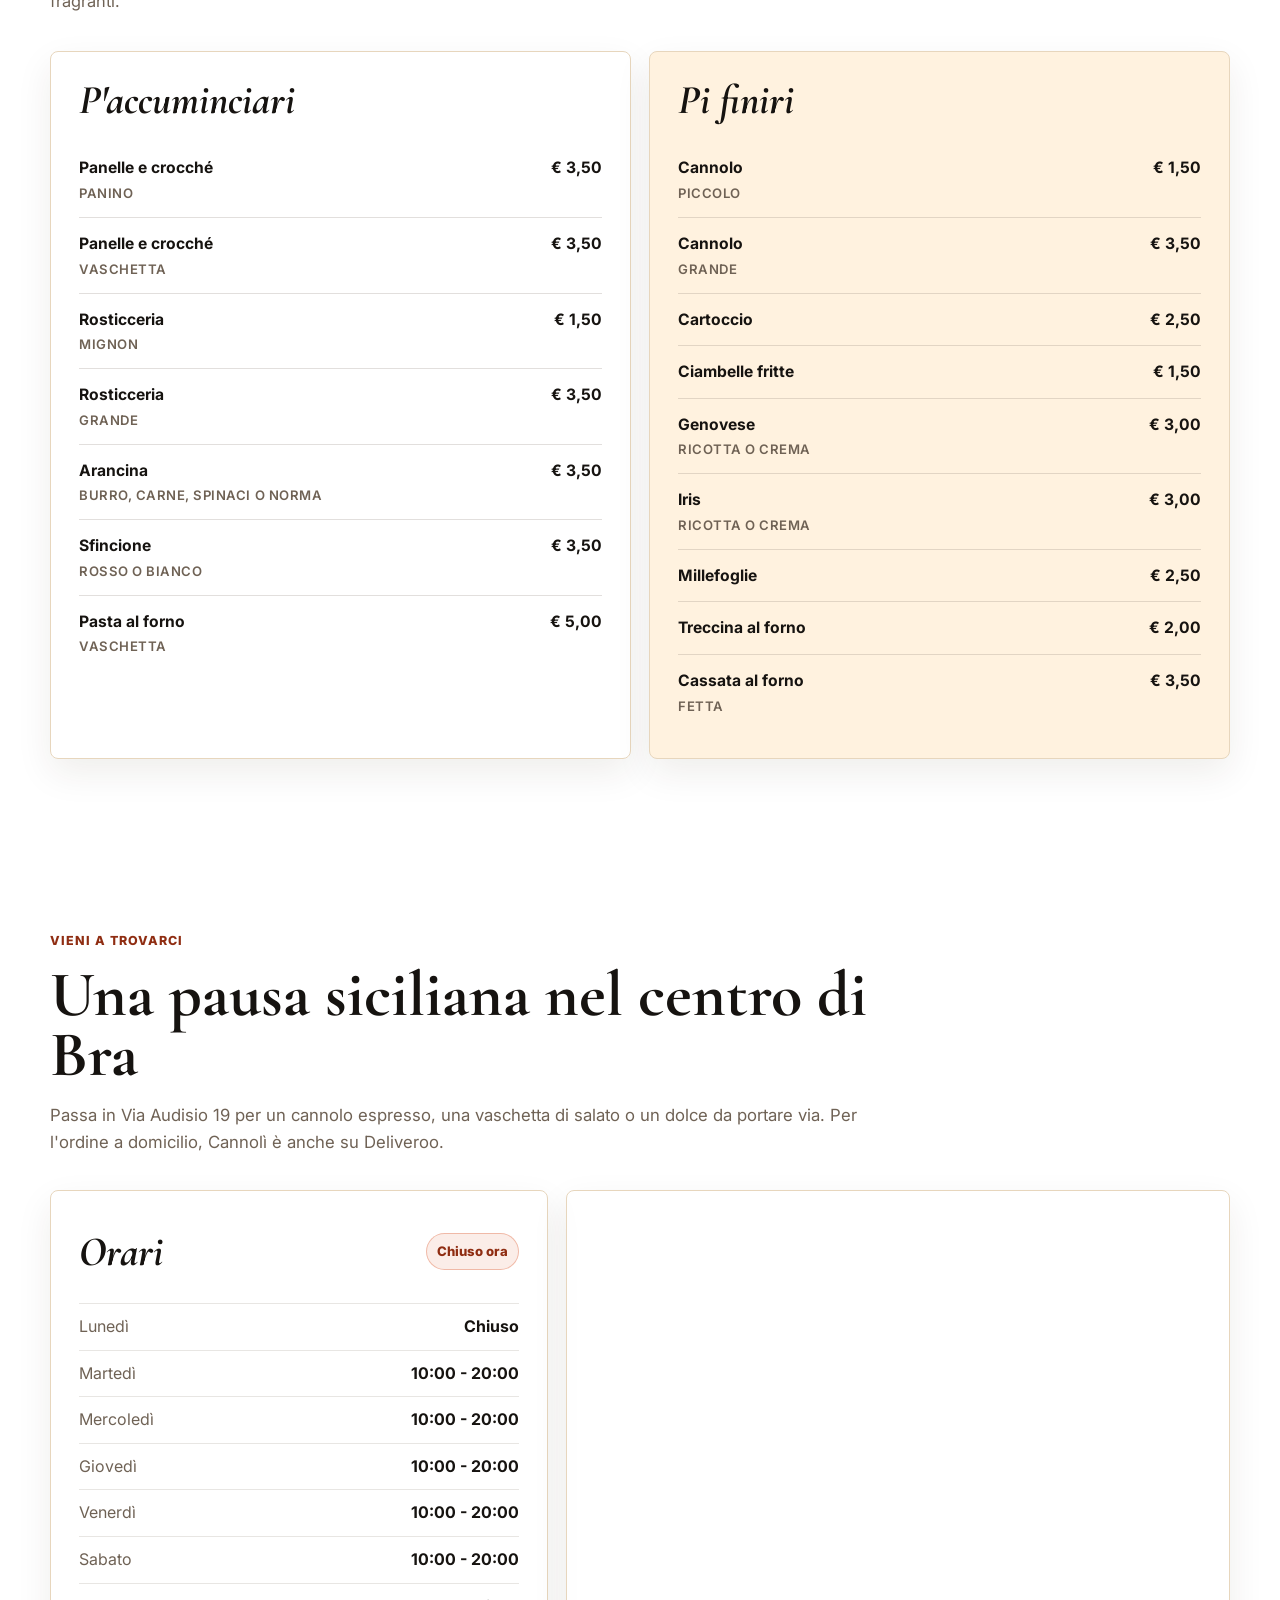
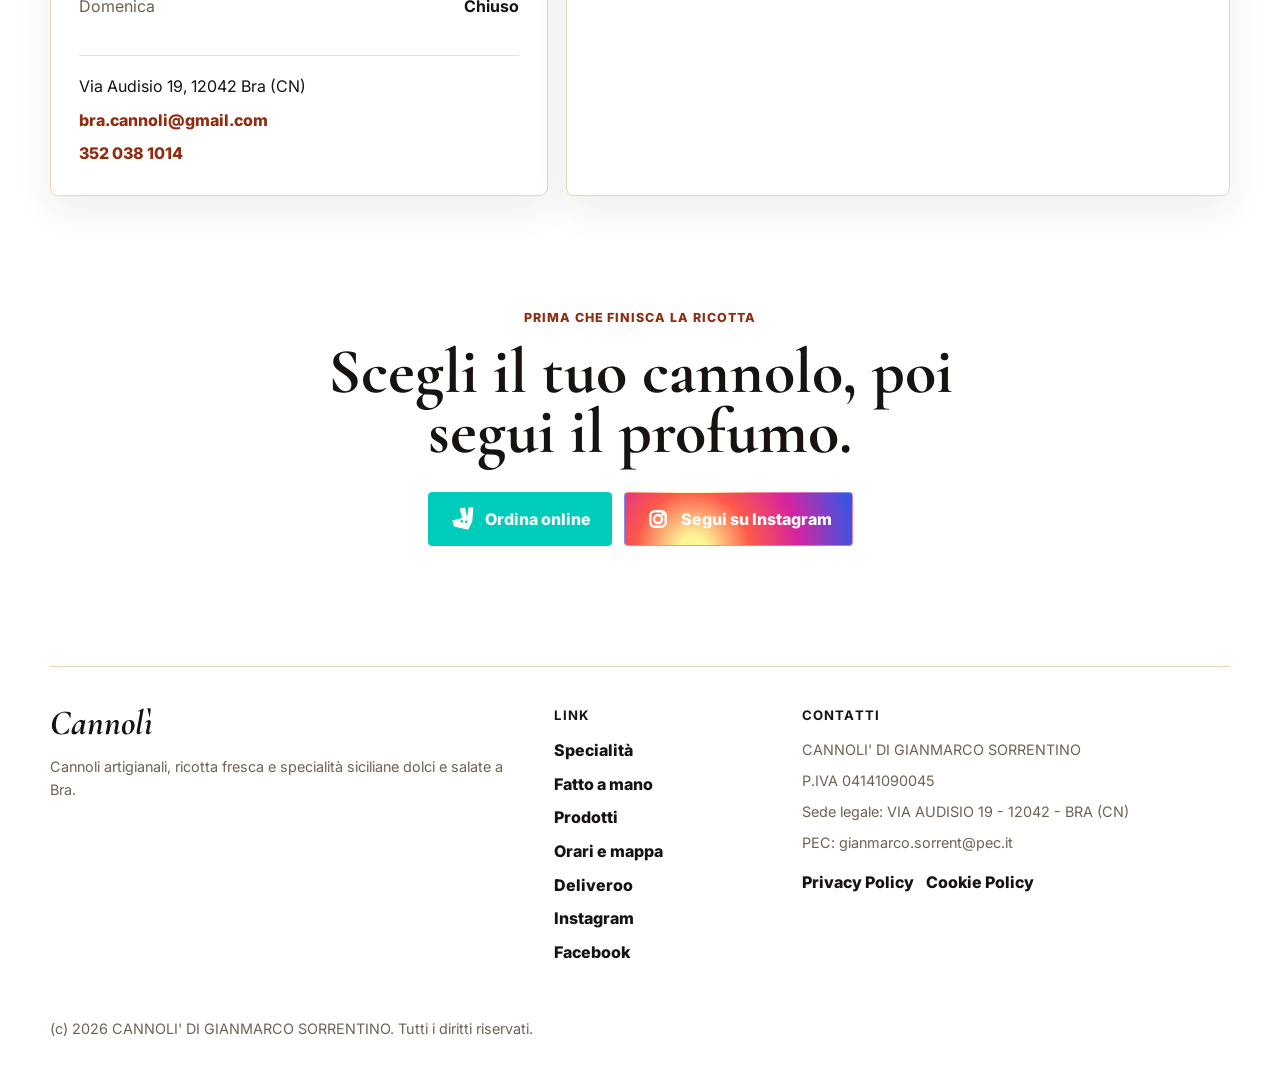
==== commit 8657685e: "Commit modifiche" ====
--- a/index.html
+++ b/index.html
@@ -6,7 +6,7 @@
   <title>Cannolì Bra | Cannoli artigianali e specialità siciliane</title>
   <meta name="description" content="Cannolì a Bra prepara cannoli artigianali, ricotta fresca e specialità siciliane dolci e salate in Via Audisio 19. Ordina online o passa in negozio." />
   <meta name="robots" content="index, follow" />
-  <meta name="theme-color" content="#fff8ed" />
+  <meta name="theme-color" content="#ffffff" />
   <meta property="og:title" content="Cannolì Bra | Ricotta fresca, Sicilia a Bra" />
   <meta property="og:description" content="Cannoli artigianali, ricotta fresca, arancine e dolci siciliani nel centro di Bra." />
   <meta property="og:type" content="website" />
@@ -20,7 +20,7 @@
   <link rel="preconnect" href="https://fonts.googleapis.com" />
   <link rel="preconnect" href="https://fonts.gstatic.com" crossorigin />
   <link href="https://fonts.googleapis.com/css2?family=Cormorant+Garamond:ital,wght@0,600;0,700;1,600;1,700&family=Inter:wght@400;500;600;700&display=swap" rel="stylesheet" />
-  <link rel="stylesheet" href="styles.css?v=20260517e" />
+  <link rel="stylesheet" href="styles.css?v=20260520c" />
   <script type="application/ld+json">
     {
       "@context": "https://schema.org",
@@ -92,6 +92,10 @@
       <h1 id="hero-title" class="sr-only">Cannolì Bra</h1>
       <img class="hero-image" src="assets/06-hero-1778956558116-gallery.png" alt="Cannolo appena farcito davanti al locale Cannolì a Bra" width="1254" height="1254" data-fallback />
     </section>
+    <a class="hero-scroll-cue" href="#specialita" aria-label="Scorri alla sezione Specialità">
+      <span aria-hidden="true">&darr;</span>
+      <span>Scorri</span>
+    </a>
 
     <section class="split-section" id="specialita" aria-labelledby="specialita-title">
       <div class="section-heading compact">
--- a/styles.css
+++ b/styles.css
@@ -26,10 +26,7 @@
 body {
   margin: 0;
   color: var(--ink);
-  background:
-    linear-gradient(90deg, rgba(216, 79, 31, 0.06) 0 1px, transparent 1px 100%),
-    var(--cream);
-  background-size: 80px 80px;
+  background: var(--surface);
   font-family: var(--body);
   font-size: 16px;
   line-height: 1.6;
@@ -98,14 +95,14 @@
   position: sticky;
   top: 0;
   z-index: 100;
-  background: rgba(255, 248, 237, 0.88);
+  background: rgba(255, 255, 255, 0.92);
   border-bottom: 1px solid rgba(22, 19, 16, 0.08);
   backdrop-filter: blur(18px);
   transition: box-shadow 180ms ease, background 180ms ease;
 }
 
 .site-header.is-scrolled {
-  background: rgba(255, 248, 237, 0.96);
+  background: rgba(255, 255, 255, 0.98);
   box-shadow: 0 10px 30px rgba(55, 34, 18, 0.08);
 }
 
@@ -238,8 +235,8 @@
 
 .hero {
   width: 100%;
-  min-height: calc(100vh - 76px);
-  min-height: calc(100svh - 76px);
+  min-height: calc(100vh - 124px);
+  min-height: calc(100svh - 124px);
   margin: 0;
   padding: 96px 24px 56px;
   position: relative;
@@ -267,6 +264,37 @@
   max-width: none;
   object-fit: cover;
   object-position: center;
+}
+
+.hero-scroll-cue {
+  display: flex;
+  align-items: center;
+  justify-content: center;
+  gap: 4px;
+  width: 100%;
+  margin: 14px auto 0;
+  color: var(--ink);
+  font-size: 0.74rem;
+  font-weight: 900;
+  line-height: 1;
+  letter-spacing: 0.08em;
+  text-transform: uppercase;
+  animation: scroll-cue-float 1.55s ease-in-out infinite;
+}
+
+.hero-scroll-cue + .split-section {
+  padding-top: 64px;
+}
+
+@keyframes scroll-cue-float {
+  0%,
+  100% {
+    transform: translateY(0);
+  }
+
+  50% {
+    transform: translateY(7px);
+  }
 }
 
 .eyebrow {
@@ -868,8 +896,8 @@
 
 @media (max-width: 980px) {
   .hero {
-    min-height: calc(100vh - 76px);
-    min-height: calc(100svh - 76px);
+    min-height: calc(100vh - 124px);
+    min-height: calc(100svh - 124px);
     padding: 84px 24px 44px;
   }
 
@@ -1038,4 +1066,8 @@
     opacity: 1;
     transform: none;
   }
-}
+
+  .hero-scroll-cue {
+    animation: none;
+  }
+}
